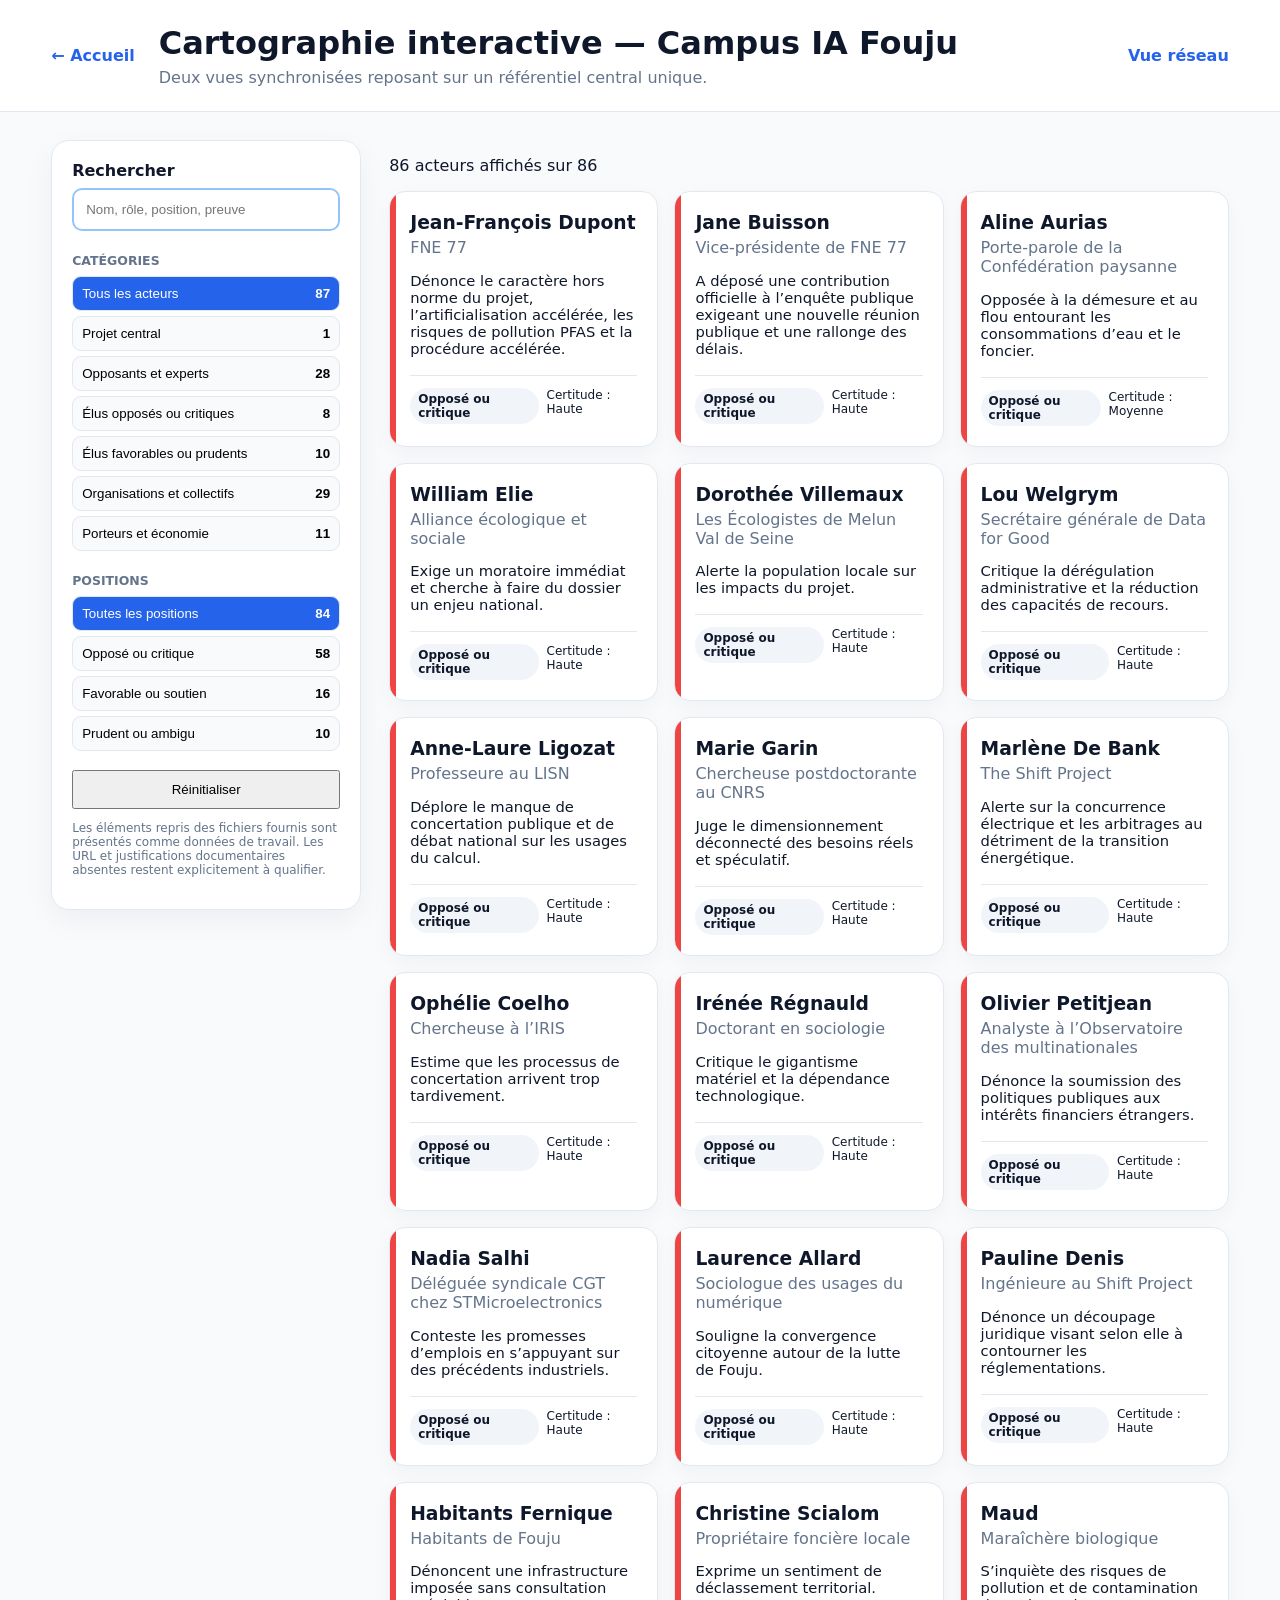
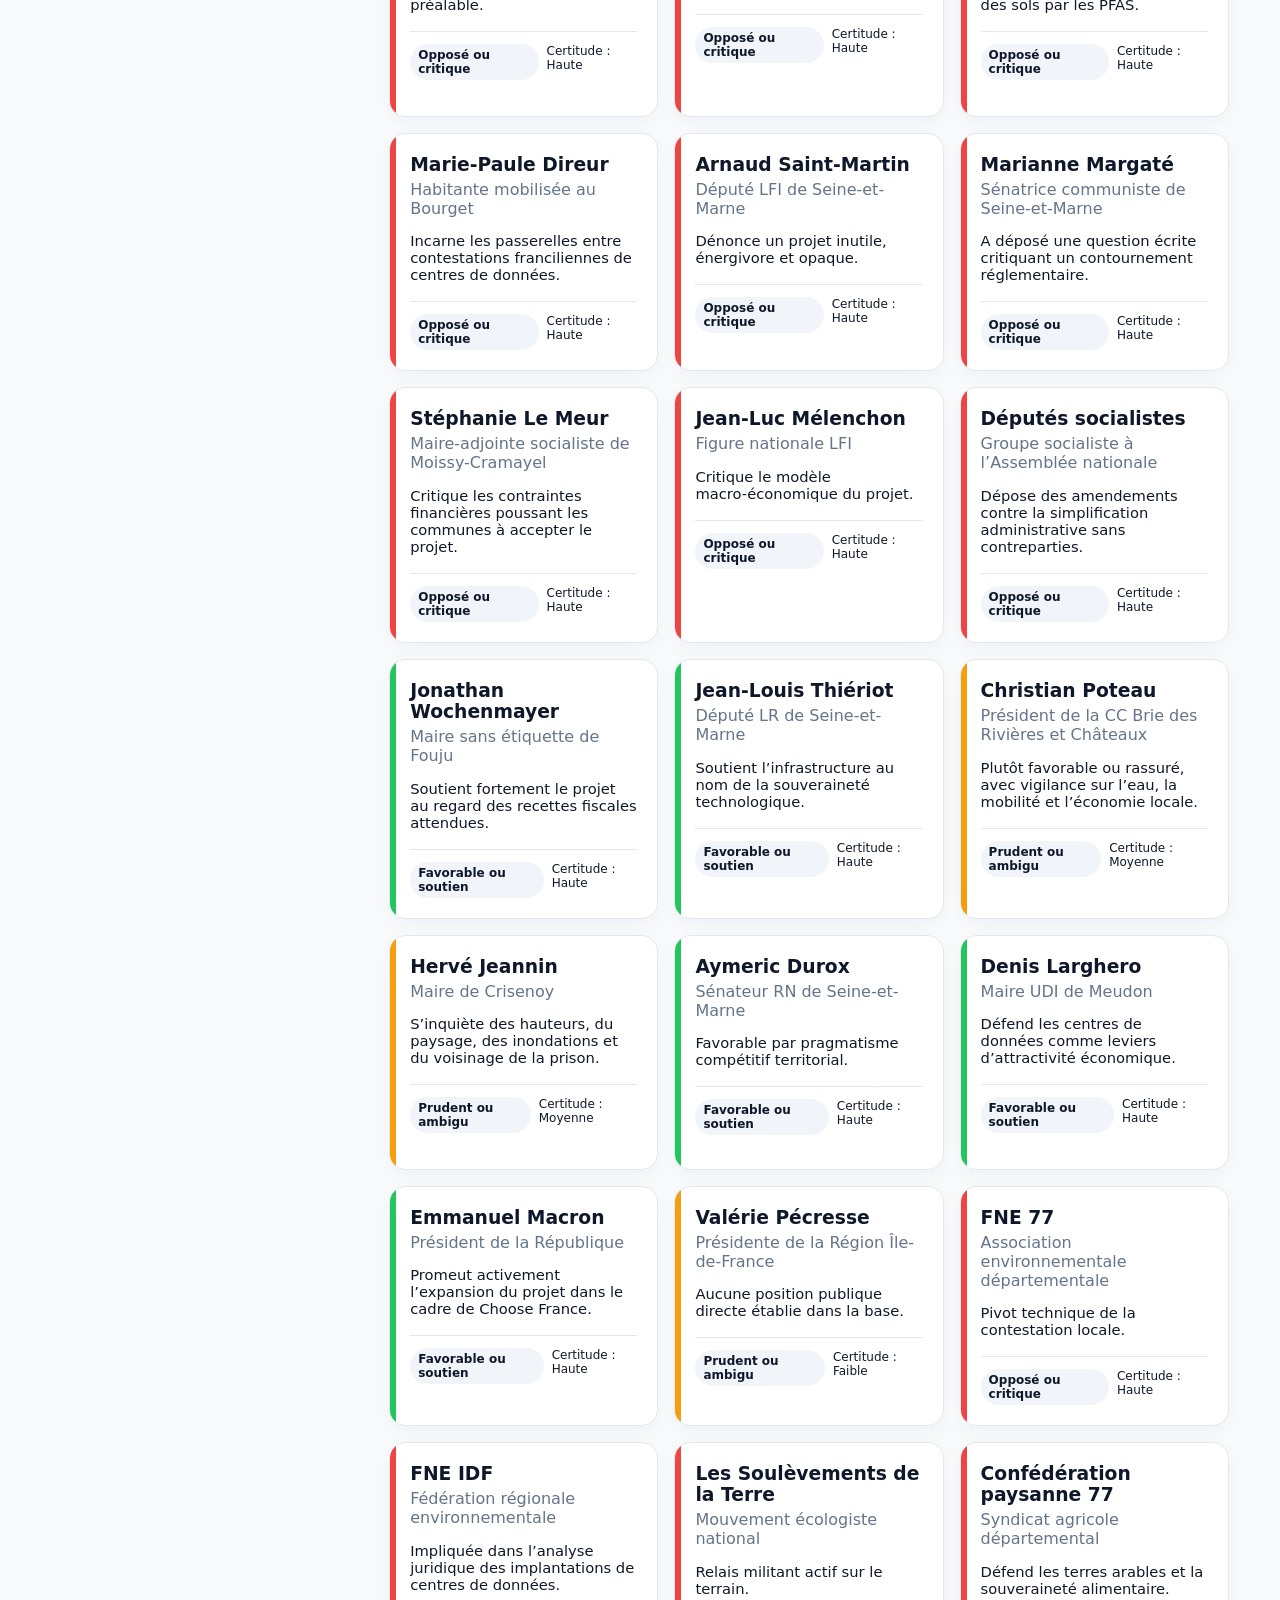
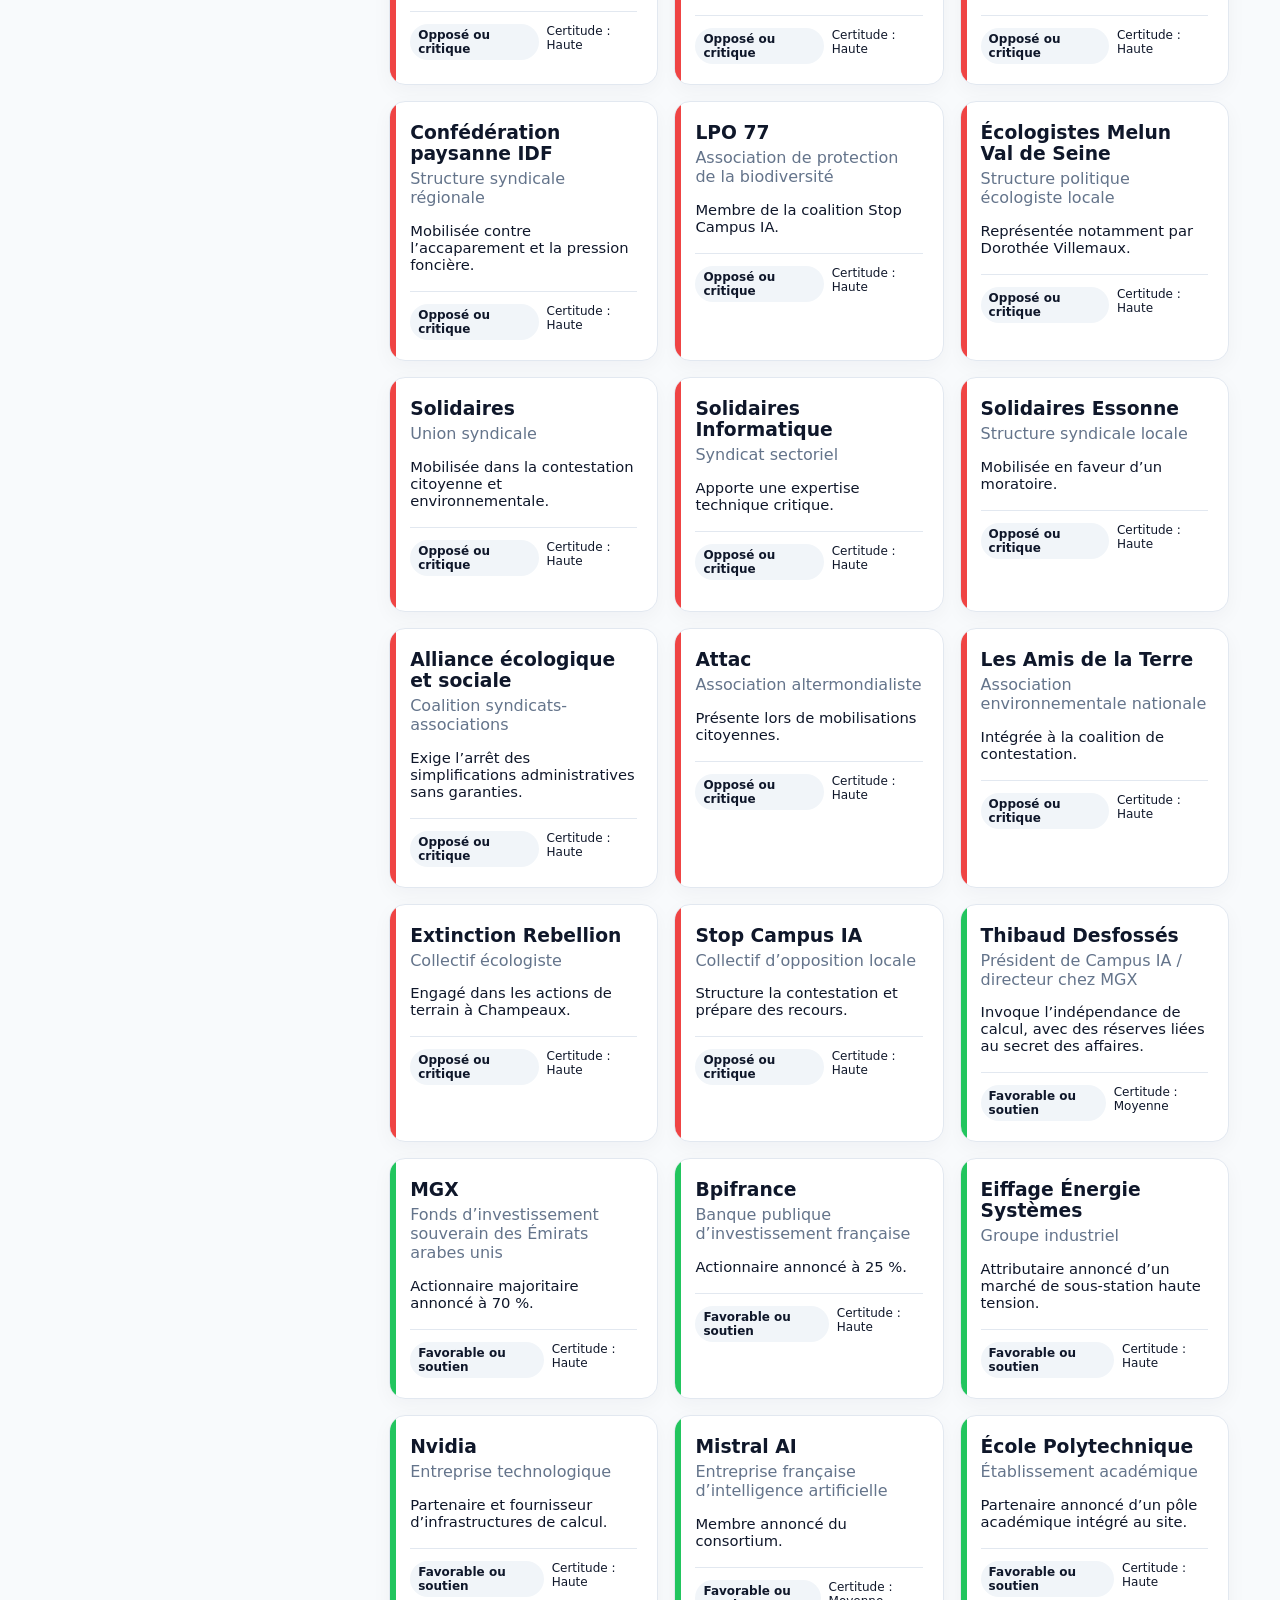
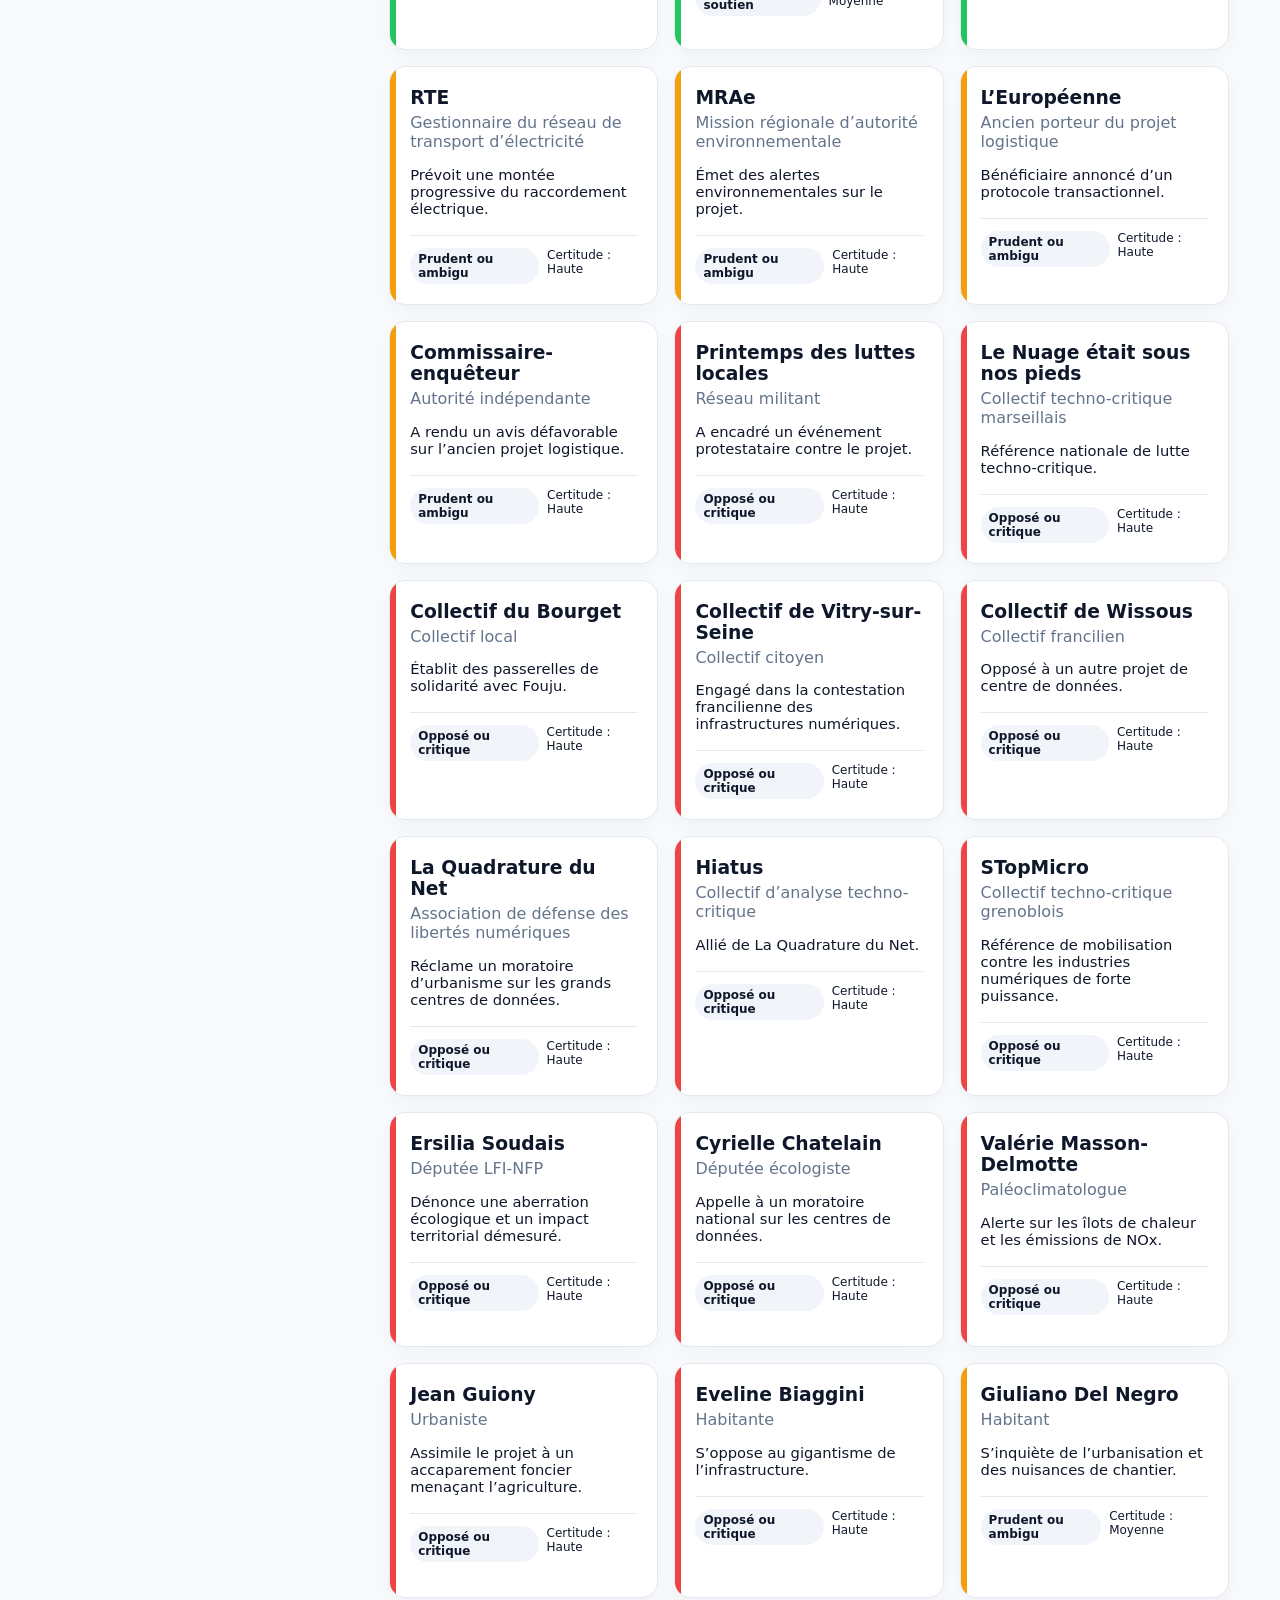
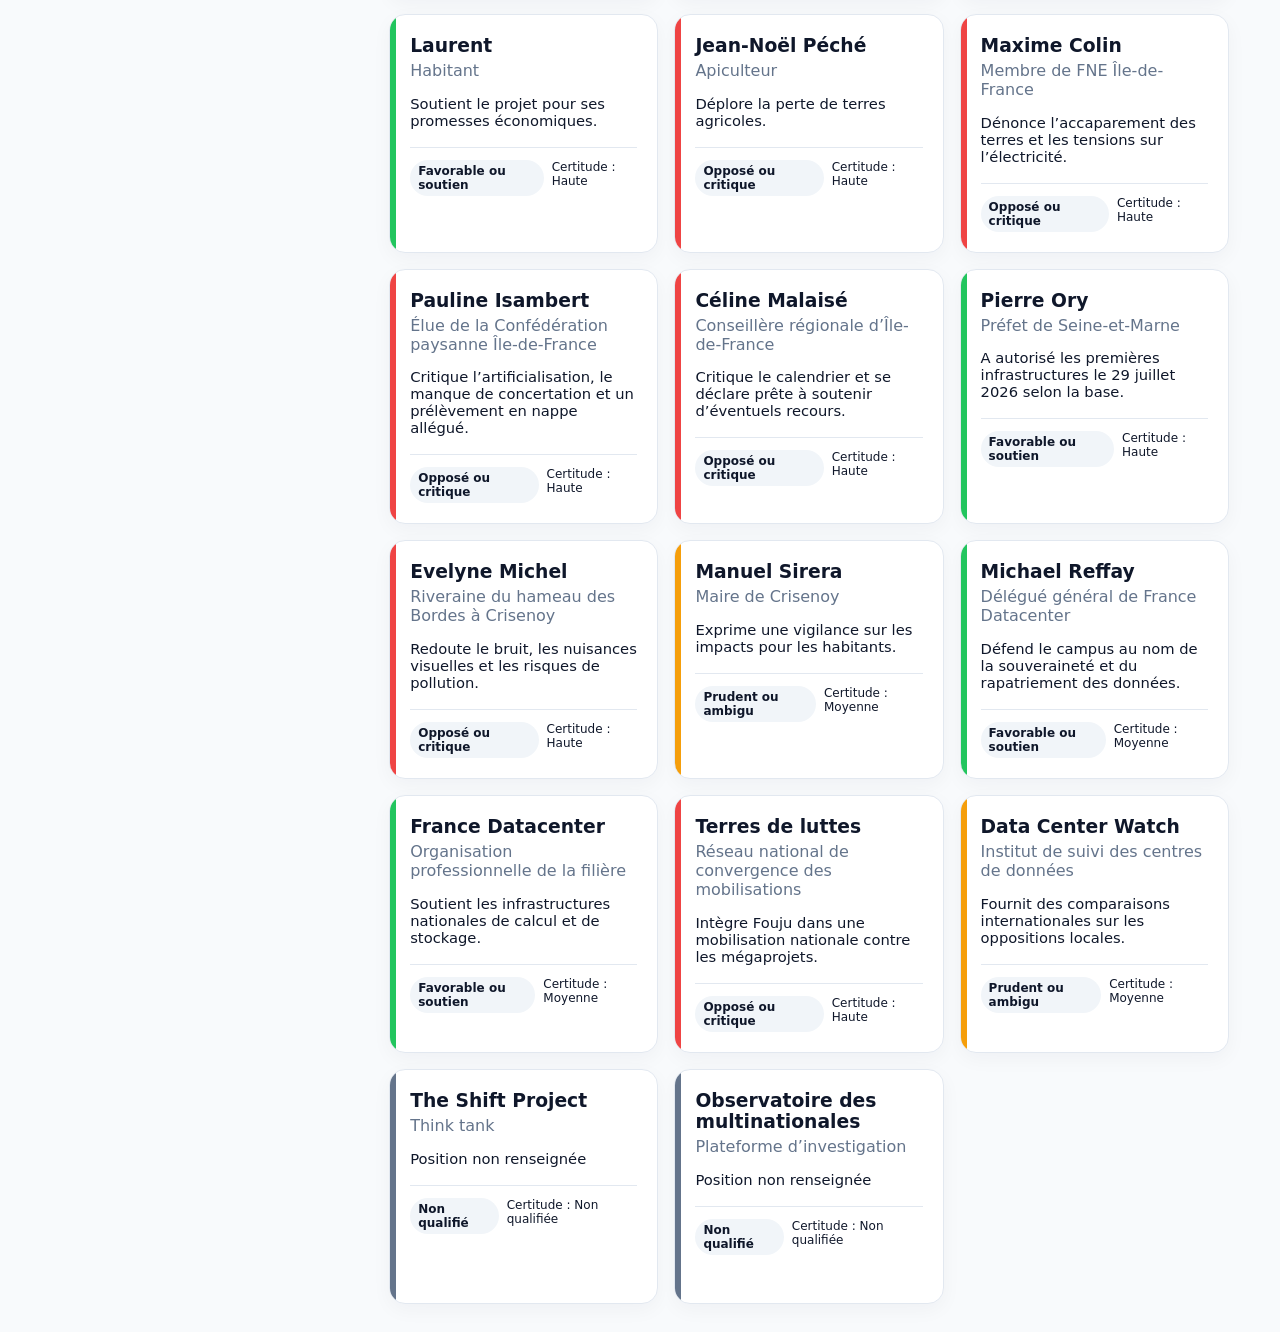
==== apps/cards/index.html @ fa1fa339 "Add files via upload" ====
<!doctype html><html lang="fr"><head><meta charset="utf-8"><meta name="viewport" content="width=device-width,initial-scale=1"><title>Vue en cartes — Fouju</title><link rel="stylesheet" href="../../assets/css/cards.css"></head><body><header><a href="../../">← Accueil</a><div><h1 id="title"></h1><p id="subtitle"></p></div><a class="switch" href="../network/">Vue réseau</a></header><main class="layout"><aside><label>Rechercher<input id="search" type="search" placeholder="Nom, rôle, position, preuve"></label><section><h2>Catégories</h2><div id="categories"></div></section><section><h2>Positions</h2><div id="stances"></div></section><button id="reset">Réinitialiser</button><p class="data-notice" id="notice"></p></aside><section><p id="count"></p><div id="grid" class="grid"></div></section></main><dialog id="dialog"><button class="close" aria-label="Fermer">×</button><div id="detail"></div></dialog><script type="module" src="../../assets/js/cards.js"></script></body></html>
---- assets/css/cards.css ----
:root{--blue:#2563eb;--border:#e2e8f0}*{box-sizing:border-box}body{margin:0;font-family:Inter,system-ui,sans-serif;background:#f8fafc;color:#0f172a}header{display:flex;align-items:center;gap:24px;padding:24px 4vw;background:white;border-bottom:1px solid var(--border)}header div{flex:1}header h1{margin:0 0 6px}header p{margin:0;color:#64748b}.switch,header>a{color:var(--blue);font-weight:700;text-decoration:none}.layout{display:grid;grid-template-columns:310px 1fr;gap:28px;padding:28px 4vw}aside{position:sticky;top:18px;align-self:start;background:white;border:1px solid var(--border);border-radius:18px;padding:20px;box-shadow:0 10px 30px #0f172a0d}label{font-weight:800}input{width:100%;margin-top:8px;padding:12px;border:2px solid #93c5fd;border-radius:10px}aside h2{font-size:.78rem;text-transform:uppercase;color:#64748b;margin:22px 0 8px}.filter{width:100%;display:flex;justify-content:space-between;margin:5px 0;padding:9px;border:1px solid var(--border);background:#f8fafc;border-radius:9px;cursor:pointer}.filter.active{background:var(--blue);color:white}#reset{width:100%;padding:10px;margin-top:14px}.data-notice{font-size:.75rem;color:#64748b}.grid{display:grid;grid-template-columns:repeat(auto-fill,minmax(245px,1fr));gap:16px}.card{position:relative;background:white;border:1px solid var(--border);border-radius:16px;padding:20px;min-height:235px;box-shadow:0 6px 20px #0f172a0a;cursor:pointer;overflow:hidden}.card:before{content:"";position:absolute;inset:0 auto 0 0;width:6px;background:var(--stance)}.card:hover{transform:translateY(-3px)}.card h3{margin:0 0 5px}.role,.muted{color:#64748b}.position{font-size:.92rem}.footer{display:flex;justify-content:space-between;gap:8px;margin-top:18px;padding-top:12px;border-top:1px solid var(--border);font-size:.75rem}.badge{padding:4px 8px;border-radius:999px;background:#f1f5f9;font-weight:800}dialog{width:min(760px,calc(100% - 28px));border:0;border-radius:20px;padding:28px;box-shadow:0 30px 80px #0f172a55}dialog::backdrop{background:#0f172a99}.close{float:right;border:0;background:#e2e8f0;border-radius:50%;width:34px;height:34px}.proof{padding:12px;margin:10px 0;background:#f8fafc;border-left:4px solid var(--blue);border-radius:8px}.relation{padding:12px;border:1px solid var(--border);border-radius:10px;margin:8px 0}.relation button{border:0;background:none;color:var(--blue);font-weight:800;cursor:pointer}@media(max-width:850px){.layout{grid-template-columns:1fr}aside{position:static}header{align-items:flex-start;flex-wrap:wrap}}
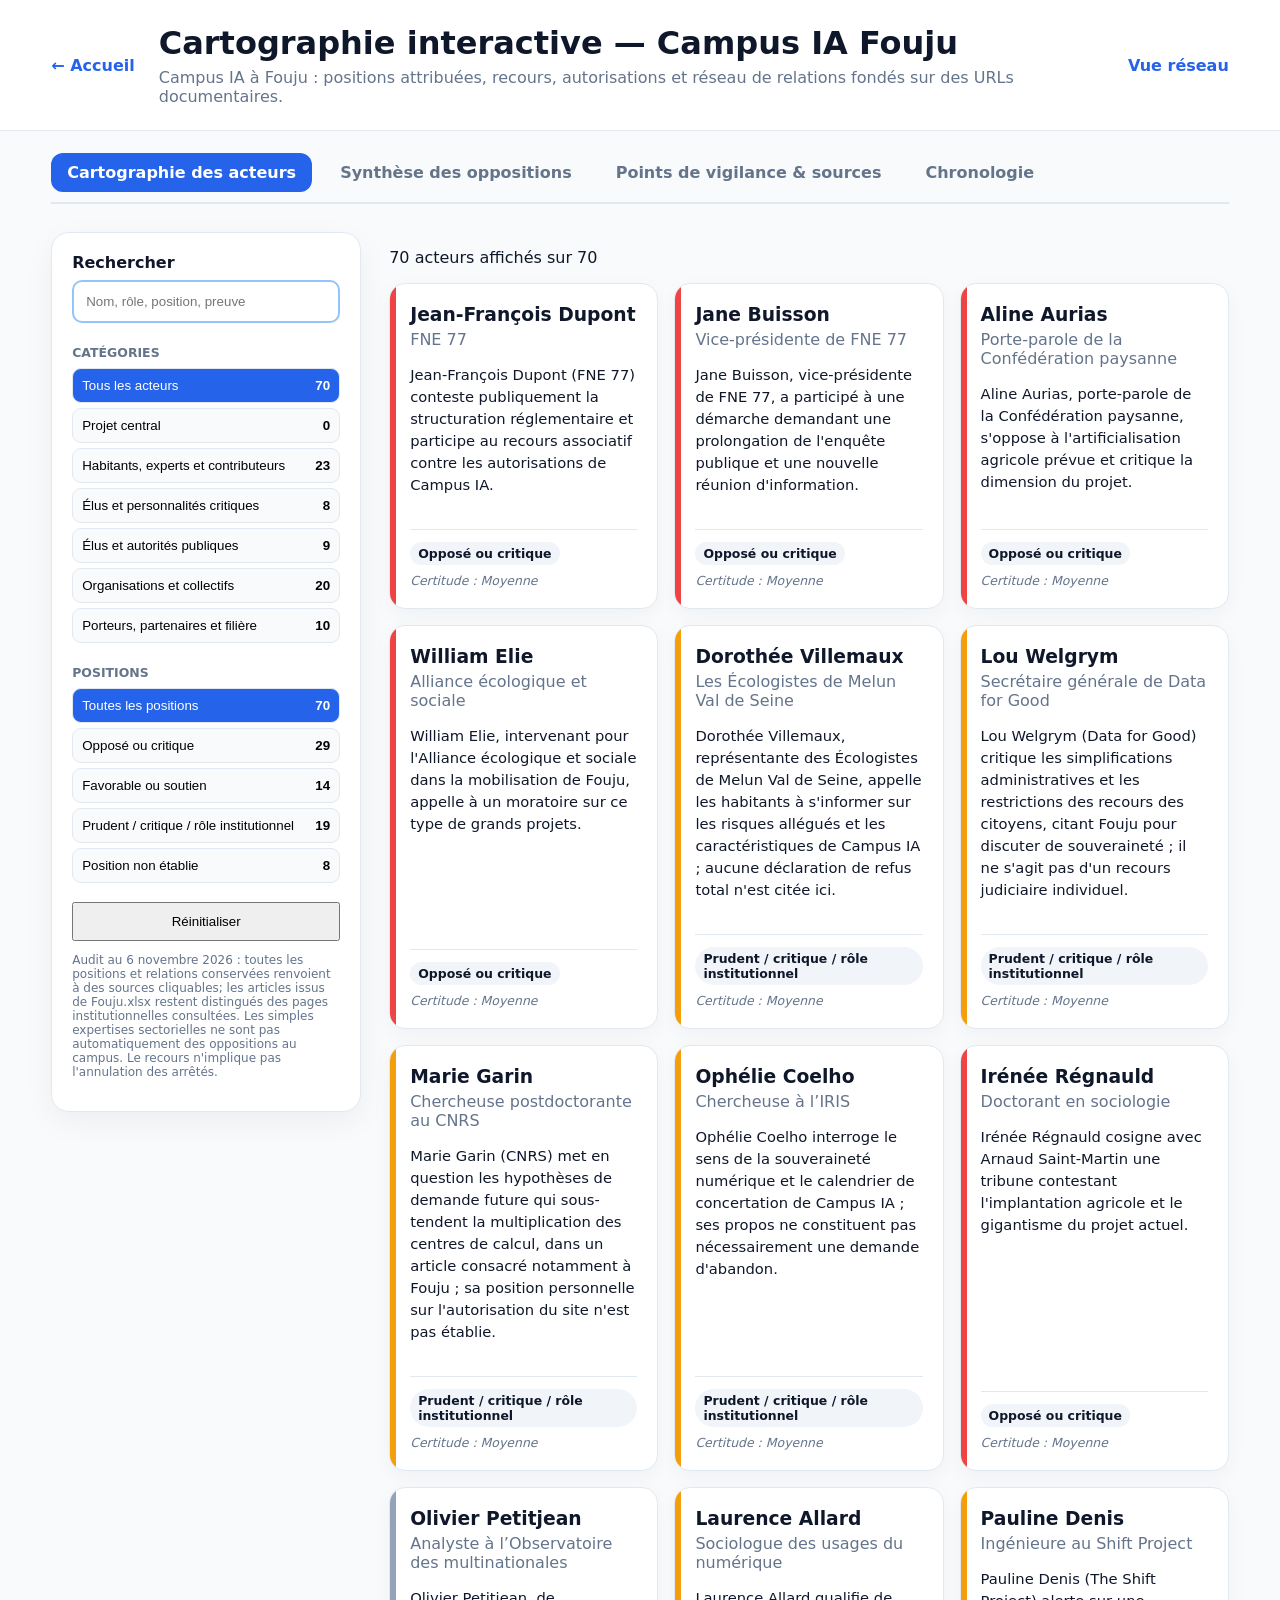
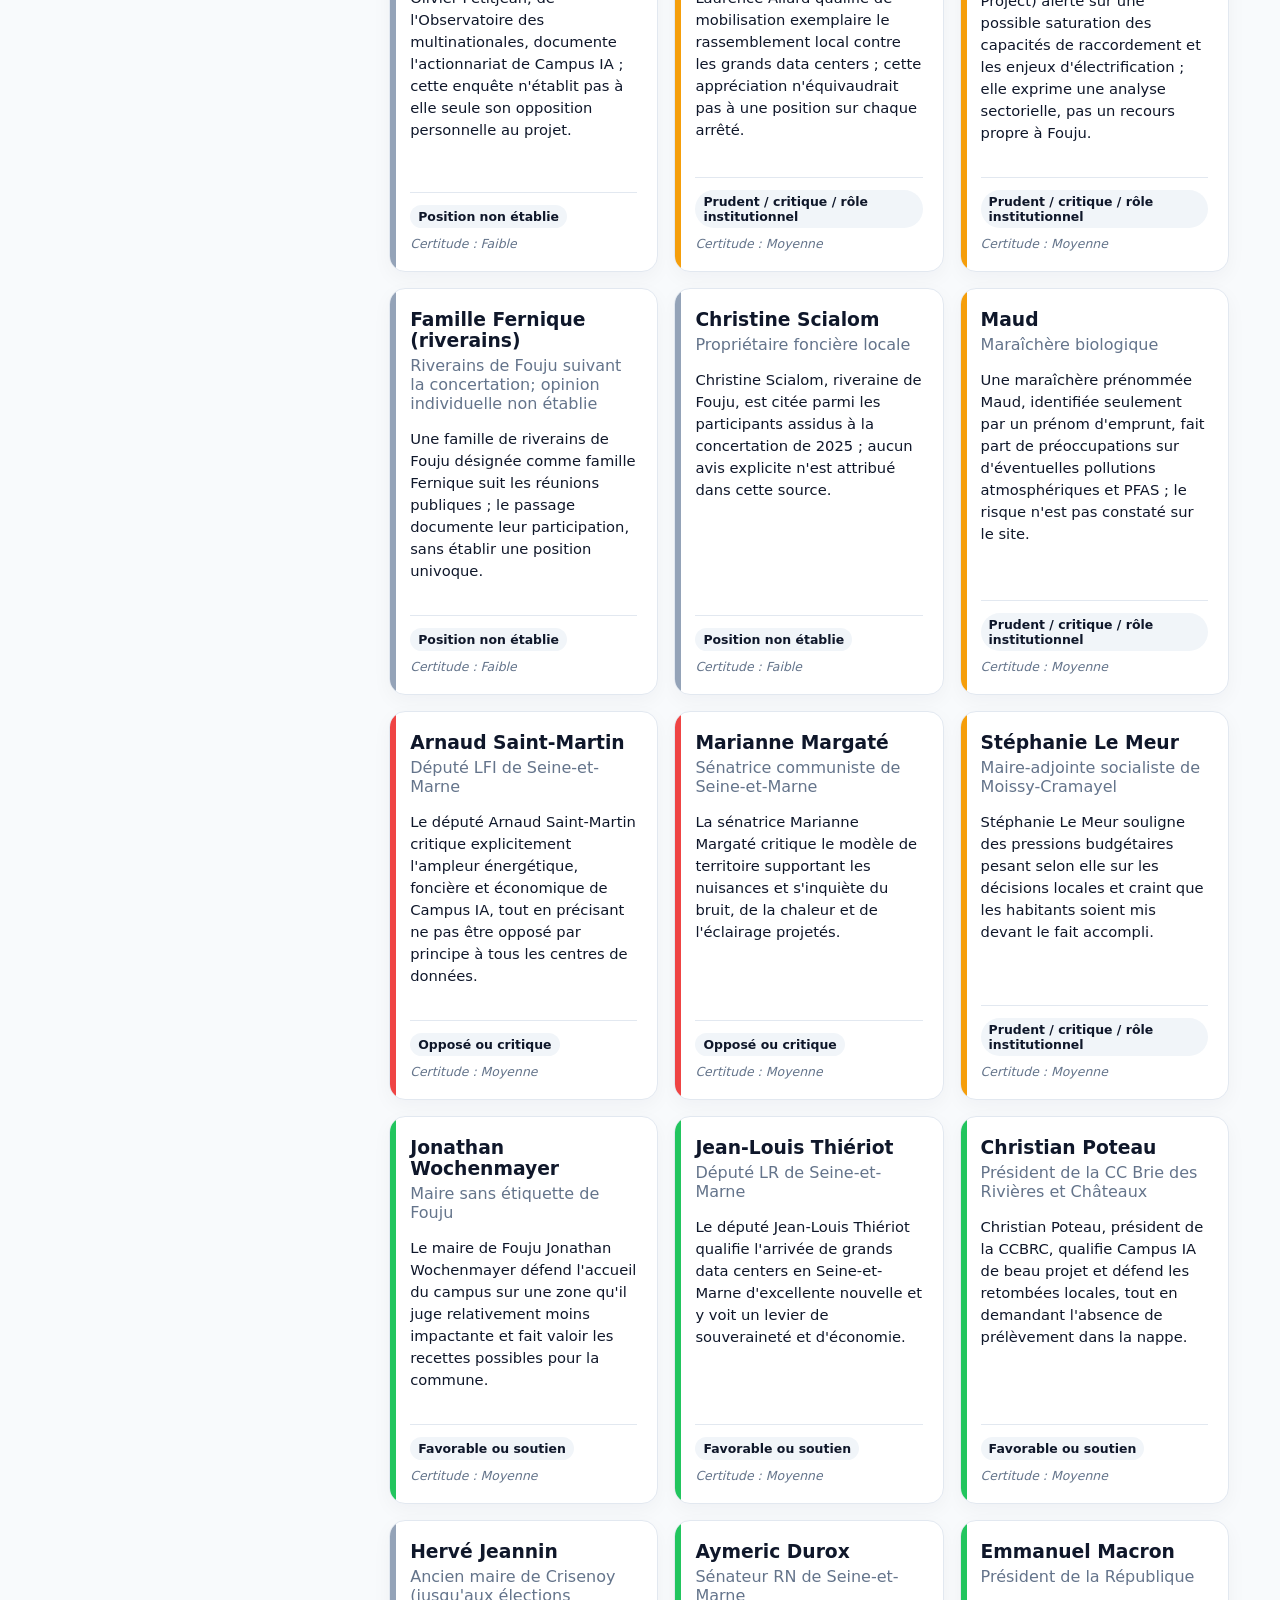
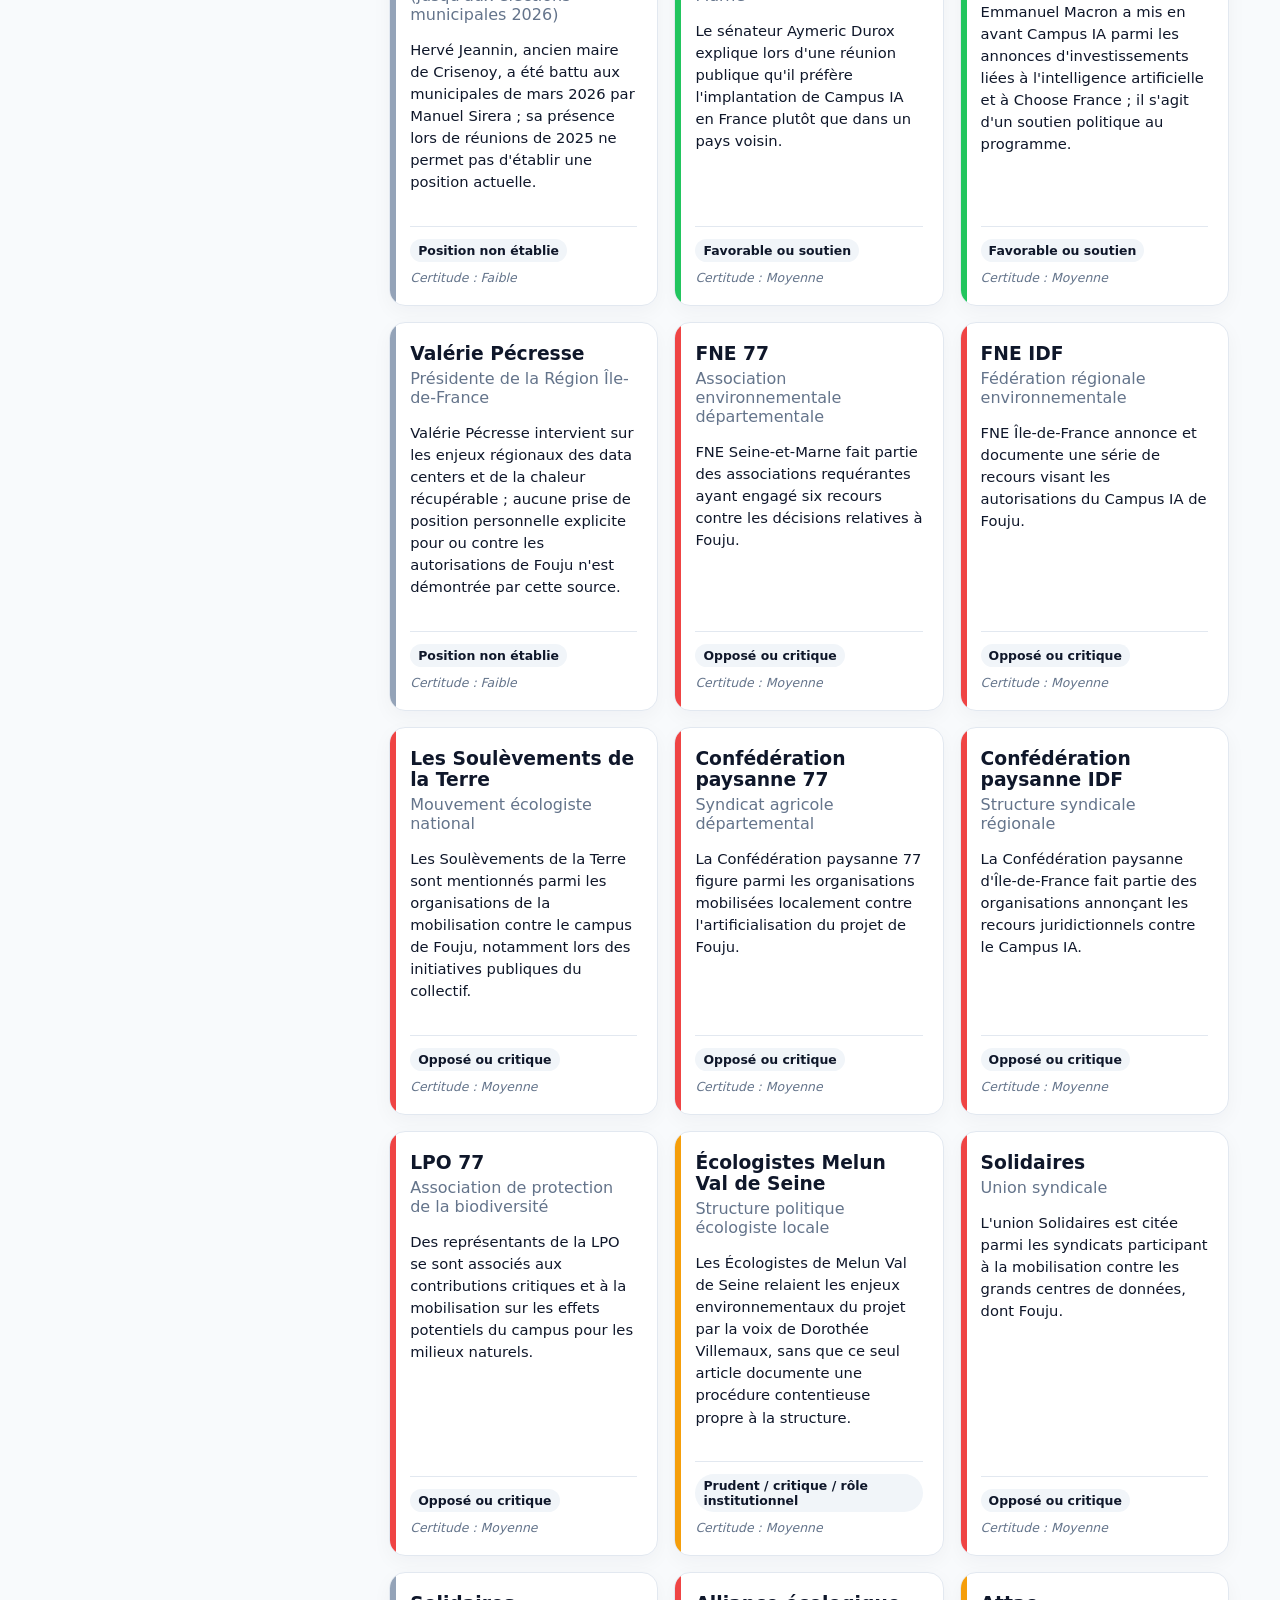
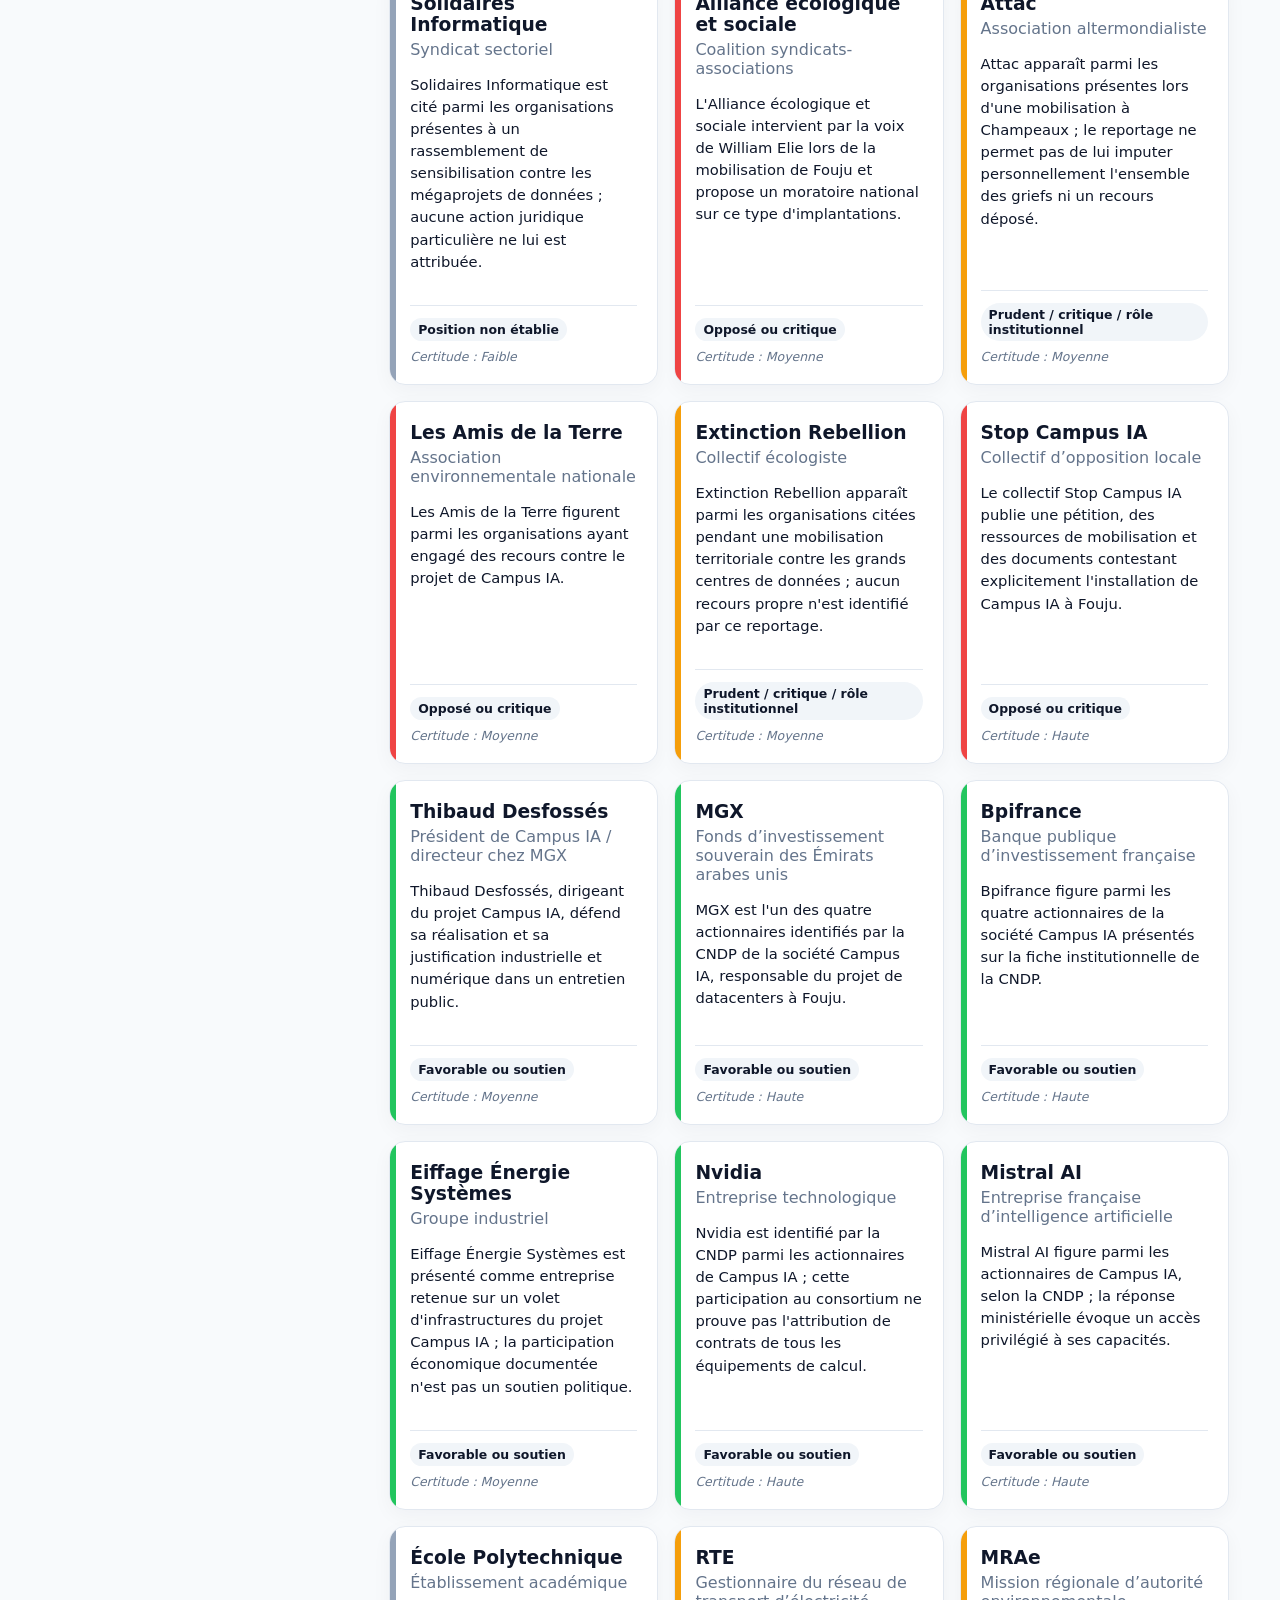
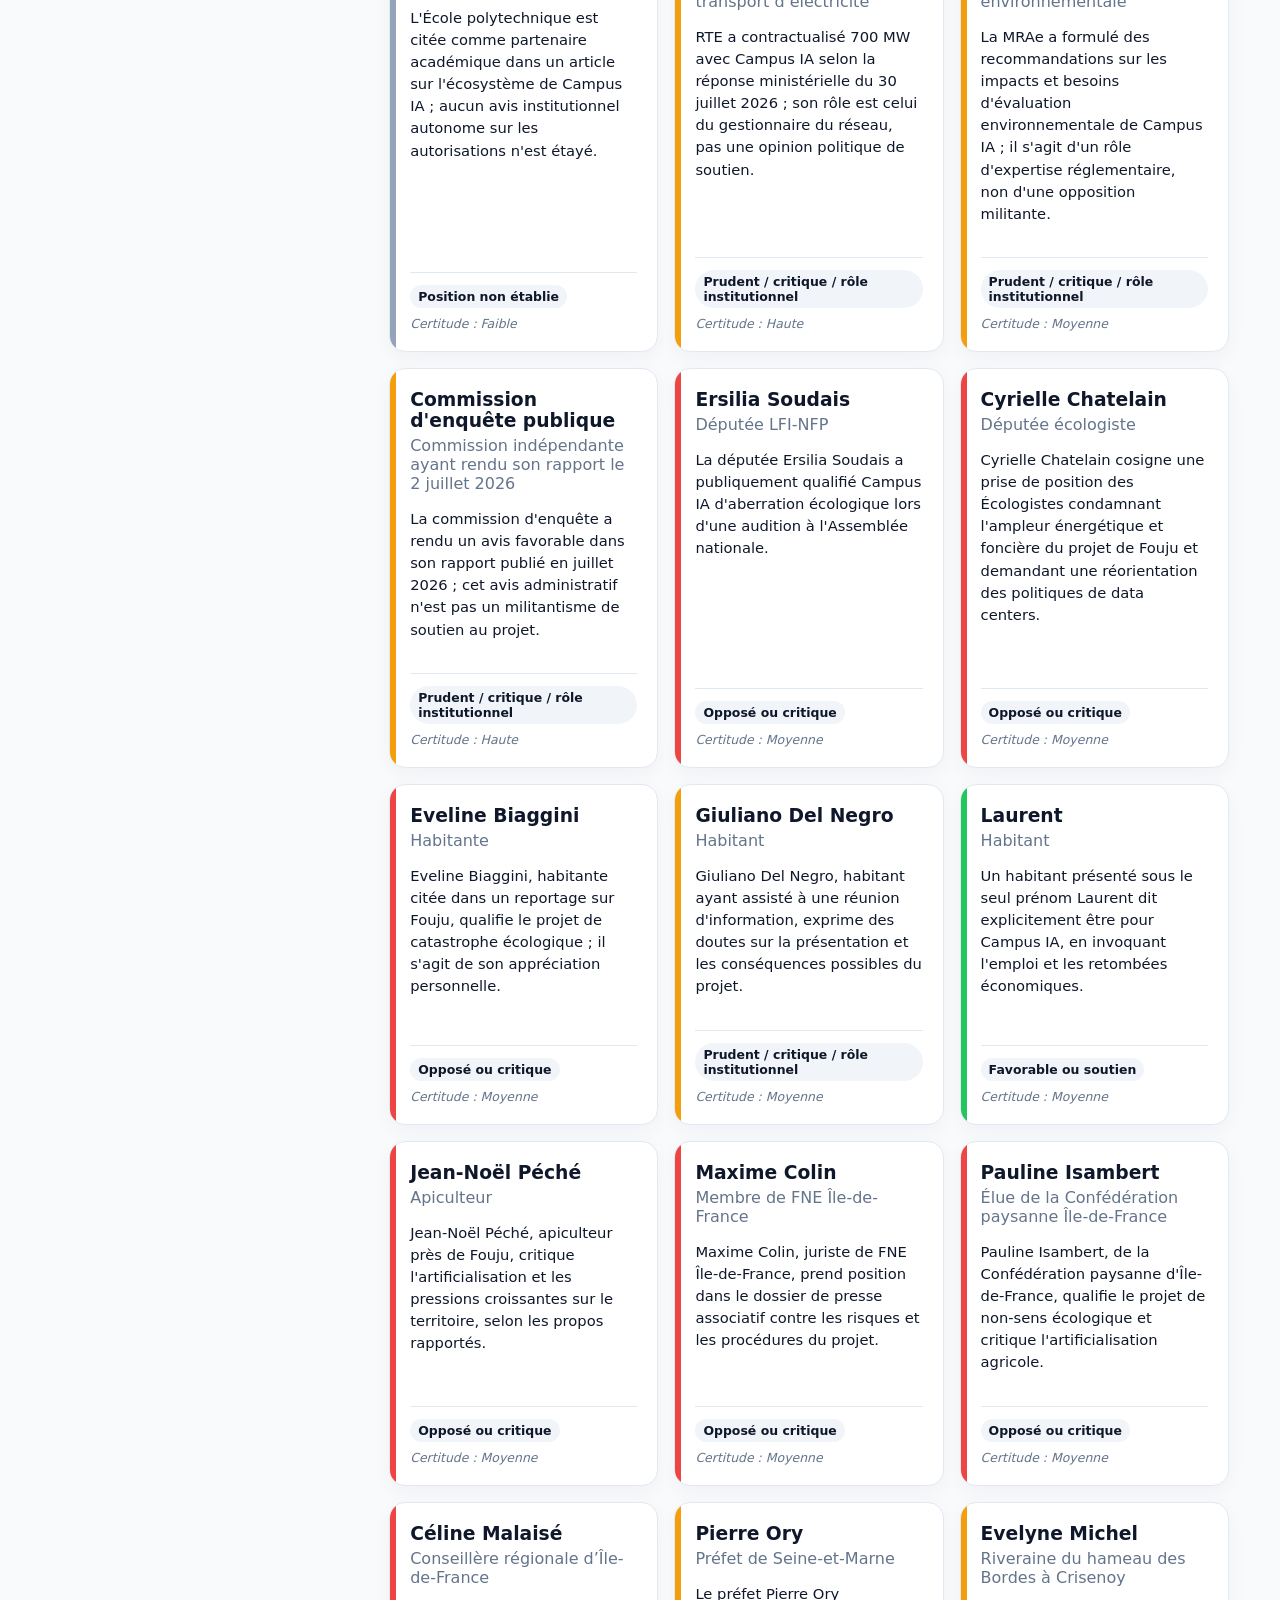
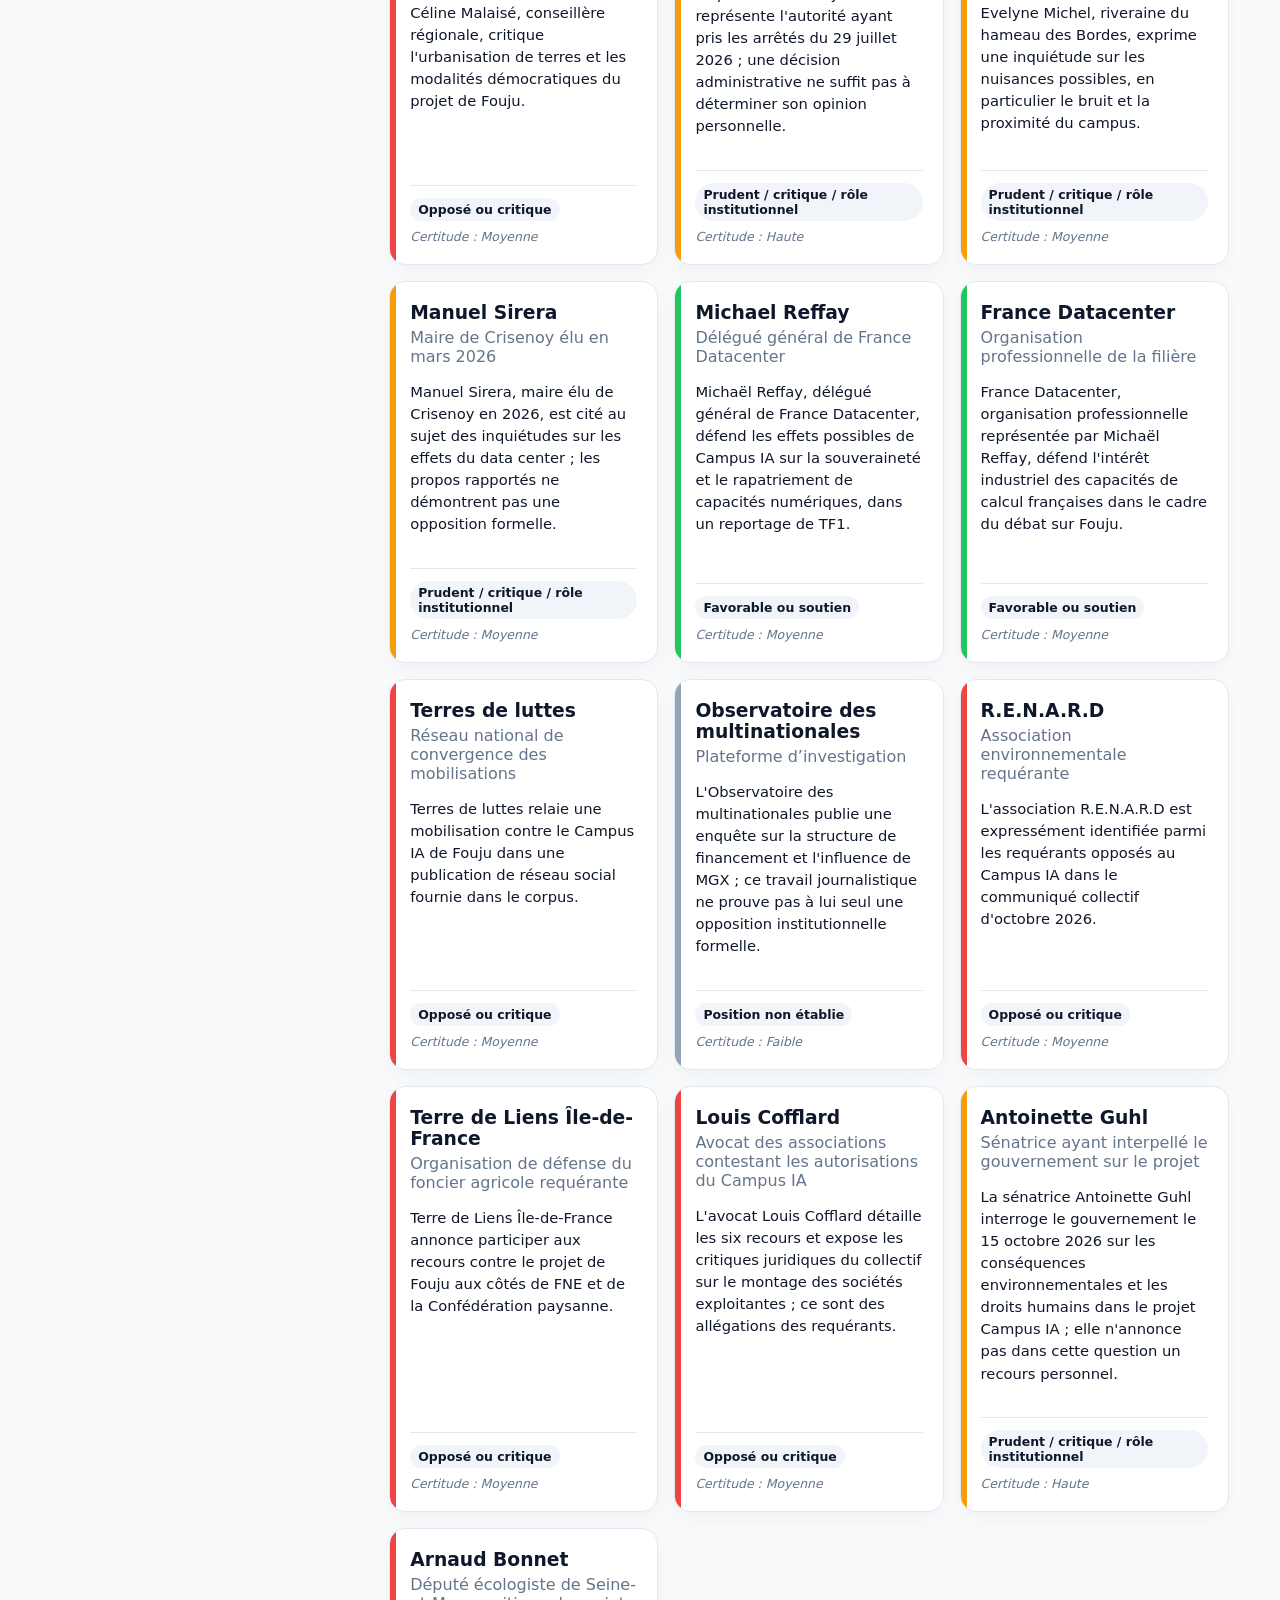
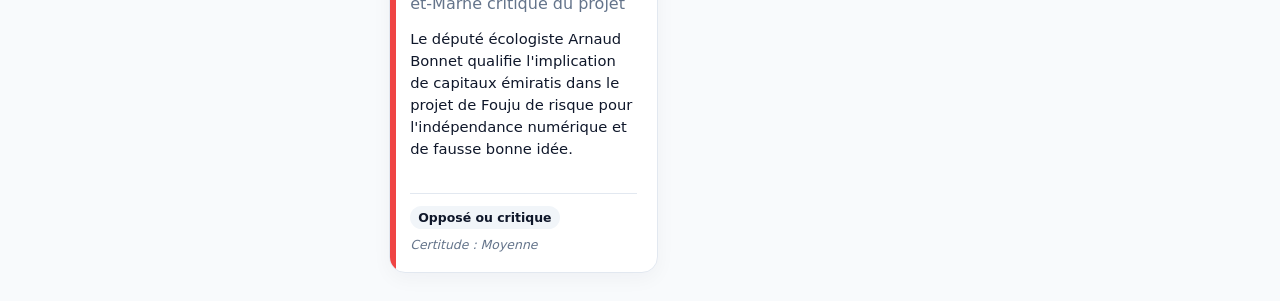
==== commit 24196308: "Fouju : qualification intégrale sources, positions et relations, mise à jour 2026, 3 onglets" ====
--- a/apps/cards/index.html
+++ b/apps/cards/index.html
@@ -1 +1,8 @@
-<!doctype html><html lang="fr"><head><meta charset="utf-8"><meta name="viewport" content="width=device-width,initial-scale=1"><title>Vue en cartes — Fouju</title><link rel="stylesheet" href="../../assets/css/cards.css"></head><body><header><a href="../../">← Accueil</a><div><h1 id="title"></h1><p id="subtitle"></p></div><a class="switch" href="../network/">Vue réseau</a></header><main class="layout"><aside><label>Rechercher<input id="search" type="search" placeholder="Nom, rôle, position, preuve"></label><section><h2>Catégories</h2><div id="categories"></div></section><section><h2>Positions</h2><div id="stances"></div></section><button id="reset">Réinitialiser</button><p class="data-notice" id="notice"></p></aside><section><p id="count"></p><div id="grid" class="grid"></div></section></main><dialog id="dialog"><button class="close" aria-label="Fermer">×</button><div id="detail"></div></dialog><script type="module" src="../../assets/js/cards.js"></script></body></html>+<!doctype html><html lang="fr"><head><meta charset="utf-8"><meta name="viewport" content="width=device-width,initial-scale=1"><title>Vue en cartes — Fouju</title><link rel="stylesheet" href="../../assets/css/cards.css"></head><body>
+<header><a href="../../">← Accueil</a><div><h1 id="title"></h1><p id="subtitle"></p></div><a class="switch" href="../network/">Vue réseau</a></header>
+<nav class="tabs" aria-label="Navigation de la cartographie"><button class="tab active" data-tab="carto" aria-selected="true">Cartographie des acteurs</button><button class="tab" data-tab="griefs" aria-selected="false">Synthèse des oppositions</button><button class="tab" data-tab="watch" aria-selected="false">Points de vigilance &amp; sources</button><button class="tab" data-tab="timeline" aria-selected="false">Chronologie</button></nav>
+<section class="tab-pane active" id="tab-carto"><main class="layout"><aside><label>Rechercher<input id="search" type="search" placeholder="Nom, rôle, position, preuve"></label><section><h2>Catégories</h2><div id="categories"></div></section><section><h2>Positions</h2><div id="stances"></div></section><button id="reset">Réinitialiser</button><p class="data-notice" id="notice"></p></aside><section><p id="count"></p><div id="grid" class="grid"></div></section></main></section>
+<section class="tab-pane" id="tab-griefs"><main class="summary-wrap"><div id="griefGrid" class="griefGrid"></div></main></section>
+<section class="tab-pane" id="tab-watch"><main class="summary-wrap"><article class="listCard"><h2>🔍 Points de vigilance majeurs</h2><ul id="vigilance"></ul></article><article class="listCard"><h2>📰 Médias et sources répertoriés</h2><ul id="sources"></ul></article></main></section>
+<section class="tab-pane" id="tab-timeline"><main class="summary-wrap"><div class="griefGrid" id="timelineGrid"></div><article class="listCard"><h2>Repères techniques et état d'avancement</h2><div id="factGrid" class="griefGrid"></div></article></main></section>
+<dialog id="dialog"><button class="close" aria-label="Fermer">×</button><div id="detail"></div></dialog><script type="module" src="../../assets/js/cards.js"></script></body></html>
--- a/assets/css/cards.css
+++ b/assets/css/cards.css
@@ -1 +1,10 @@
-:root{--blue:#2563eb;--border:#e2e8f0}*{box-sizing:border-box}body{margin:0;font-family:Inter,system-ui,sans-serif;background:#f8fafc;color:#0f172a}header{display:flex;align-items:center;gap:24px;padding:24px 4vw;background:white;border-bottom:1px solid var(--border)}header div{flex:1}header h1{margin:0 0 6px}header p{margin:0;color:#64748b}.switch,header>a{color:var(--blue);font-weight:700;text-decoration:none}.layout{display:grid;grid-template-columns:310px 1fr;gap:28px;padding:28px 4vw}aside{position:sticky;top:18px;align-self:start;background:white;border:1px solid var(--border);border-radius:18px;padding:20px;box-shadow:0 10px 30px #0f172a0d}label{font-weight:800}input{width:100%;margin-top:8px;padding:12px;border:2px solid #93c5fd;border-radius:10px}aside h2{font-size:.78rem;text-transform:uppercase;color:#64748b;margin:22px 0 8px}.filter{width:100%;display:flex;justify-content:space-between;margin:5px 0;padding:9px;border:1px solid var(--border);background:#f8fafc;border-radius:9px;cursor:pointer}.filter.active{background:var(--blue);color:white}#reset{width:100%;padding:10px;margin-top:14px}.data-notice{font-size:.75rem;color:#64748b}.grid{display:grid;grid-template-columns:repeat(auto-fill,minmax(245px,1fr));gap:16px}.card{position:relative;background:white;border:1px solid var(--border);border-radius:16px;padding:20px;min-height:235px;box-shadow:0 6px 20px #0f172a0a;cursor:pointer;overflow:hidden}.card:before{content:"";position:absolute;inset:0 auto 0 0;width:6px;background:var(--stance)}.card:hover{transform:translateY(-3px)}.card h3{margin:0 0 5px}.role,.muted{color:#64748b}.position{font-size:.92rem}.footer{display:flex;justify-content:space-between;gap:8px;margin-top:18px;padding-top:12px;border-top:1px solid var(--border);font-size:.75rem}.badge{padding:4px 8px;border-radius:999px;background:#f1f5f9;font-weight:800}dialog{width:min(760px,calc(100% - 28px));border:0;border-radius:20px;padding:28px;box-shadow:0 30px 80px #0f172a55}dialog::backdrop{background:#0f172a99}.close{float:right;border:0;background:#e2e8f0;border-radius:50%;width:34px;height:34px}.proof{padding:12px;margin:10px 0;background:#f8fafc;border-left:4px solid var(--blue);border-radius:8px}.relation{padding:12px;border:1px solid var(--border);border-radius:10px;margin:8px 0}.relation button{border:0;background:none;color:var(--blue);font-weight:800;cursor:pointer}@media(max-width:850px){.layout{grid-template-columns:1fr}aside{position:static}header{align-items:flex-start;flex-wrap:wrap}}+:root{--blue:#2563eb;--border:#e2e8f0}*{box-sizing:border-box}body{margin:0;font-family:Inter,system-ui,sans-serif;background:#f8fafc;color:#0f172a}header{display:flex;align-items:center;gap:24px;padding:24px 4vw;background:white;border-bottom:1px solid var(--border)}header div{flex:1}header h1{margin:0 0 6px}header p{margin:0;color:#64748b}.switch,header>a{color:var(--blue);font-weight:700;text-decoration:none}.layout{display:grid;grid-template-columns:310px 1fr;gap:28px;padding:28px 4vw}aside{position:sticky;top:18px;align-self:start;background:white;border:1px solid var(--border);border-radius:18px;padding:20px;box-shadow:0 10px 30px #0f172a0d}label{font-weight:800}input{width:100%;margin-top:8px;padding:12px;border:2px solid #93c5fd;border-radius:10px}aside h2{font-size:.78rem;text-transform:uppercase;color:#64748b;margin:22px 0 8px}.filter{width:100%;display:flex;justify-content:space-between;margin:5px 0;padding:9px;border:1px solid var(--border);background:#f8fafc;border-radius:9px;cursor:pointer}.filter.active{background:var(--blue);color:white}#reset{width:100%;padding:10px;margin-top:14px}.data-notice{font-size:.75rem;color:#64748b}.grid{display:grid;grid-template-columns:repeat(auto-fill,minmax(245px,1fr));gap:16px}.card{position:relative;display:flex;flex-direction:column;background:white;border:1px solid var(--border);border-radius:16px;padding:20px;min-height:260px;box-shadow:0 6px 20px #0f172a0a;cursor:pointer;overflow:hidden;transition:transform .2s,box-shadow .2s}.card:before{content:"";position:absolute;inset:0 auto 0 0;width:6px;background:var(--stance)}.card:hover{transform:translateY(-3px);box-shadow:0 12px 30px #0f172a14}.card h3{margin:0 0 5px}.role,.muted{color:#64748b}.position{font-size:.92rem;line-height:1.5;flex:1}.footer{display:flex;flex-direction:column;align-items:flex-start;gap:8px;margin-top:18px;padding-top:12px;border-top:1px solid var(--border);font-size:.78rem}.badge{display:inline-flex;padding:4px 8px;border-radius:999px;background:#f1f5f9;font-weight:800}.footer span:last-child{display:block;color:#64748b;font-style:italic}dialog{width:min(760px,calc(100% - 28px));border:0;border-radius:20px;padding:28px;box-shadow:0 30px 80px #0f172a55}dialog::backdrop{background:#0f172a99}.close{float:right;border:0;background:#e2e8f0;border-radius:50%;width:34px;height:34px}.proof{padding:12px;margin:10px 0;background:#f8fafc;border-left:4px solid var(--blue);border-radius:8px}.relation{padding:12px;border:1px solid var(--border);border-radius:10px;margin:8px 0}.relation button{border:0;background:none;color:var(--blue);font-weight:800;cursor:pointer}@media(max-width:850px){.layout{grid-template-columns:1fr}aside{position:static}header{align-items:flex-start;flex-wrap:wrap}}
+/* Extension strictement limitée aux deux onglets de synthèse. */
+.tabs{display:flex;gap:12px;flex-wrap:wrap;margin:22px 4vw 0;padding-bottom:10px;border-bottom:2px solid var(--border)}
+.tab{font:inherit;font-weight:650;border:0;border-radius:12px;background:transparent;color:#64748b;padding:10px 16px;cursor:pointer}
+.tab:hover{background:#e2e8f0;color:#0f172a}.tab.active{background:#2563eb;color:white}.tab-pane{display:none}.tab-pane.active{display:block}
+.summary-wrap{padding:28px 4vw;max-width:1560px;margin:auto}.griefGrid{display:grid;grid-template-columns:repeat(auto-fill,minmax(365px,1fr));gap:20px}
+.griefCard,.listCard{border:1px solid var(--border);border-radius:16px;padding:24px;background:white;box-shadow:0 6px 20px #0f172a0a;line-height:1.55}.griefCard h2,.listCard h2{font-size:1.15rem;margin:0 0 12px}.griefCard p{margin:0}.listCard{margin-bottom:20px}.listCard li{margin-bottom:12px}
+@media(max-width:700px){.griefGrid{grid-template-columns:1fr}.tabs{gap:6px}.tab{flex:1 1 100%;text-align:left}}
+/* Adaptations légères aux preuves documentaires et à la chronologie, sans changement de charte. */
+.proof a,.griefCard a,.listCard a{color:var(--blue);text-decoration:underline;text-underline-offset:2px}.proof p{line-height:1.55;margin:8px 0}.proof-kind{font-size:.72rem;font-weight:800;color:#64748b}.proof-foot{display:flex;justify-content:space-between;gap:8px;flex-wrap:wrap;font-size:.8rem}.proof small{display:block;font-size:.75rem;color:#64748b;margin-top:6px}.source-citations{font-size:.77rem;margin-top:13px;padding-top:8px;border-top:1px solid var(--border)}#factGrid{margin-top:13px}#tab-timeline .listCard{margin-top:22px}.chrono-date{font-size:.78rem;font-weight:800;color:#2563eb;letter-spacing:.04em}.chrono-forecast .chrono-date{color:#b45309}
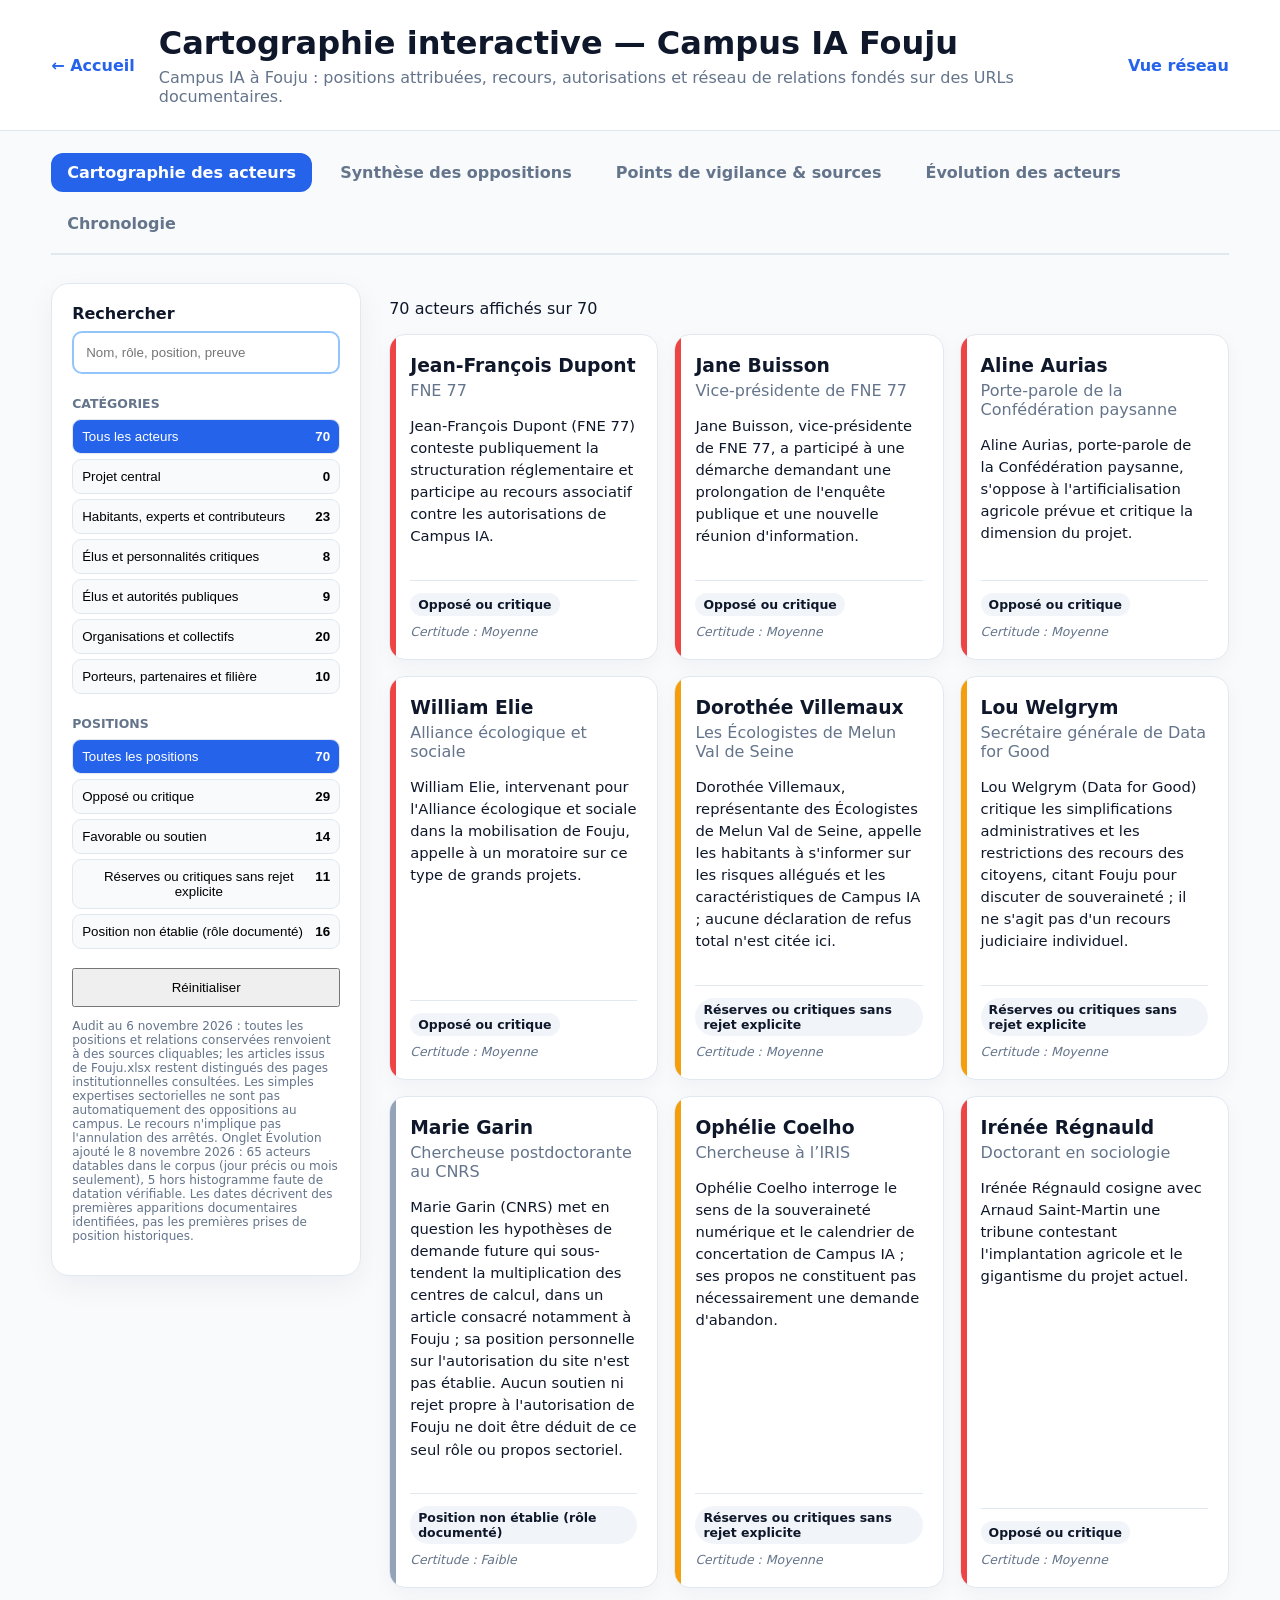
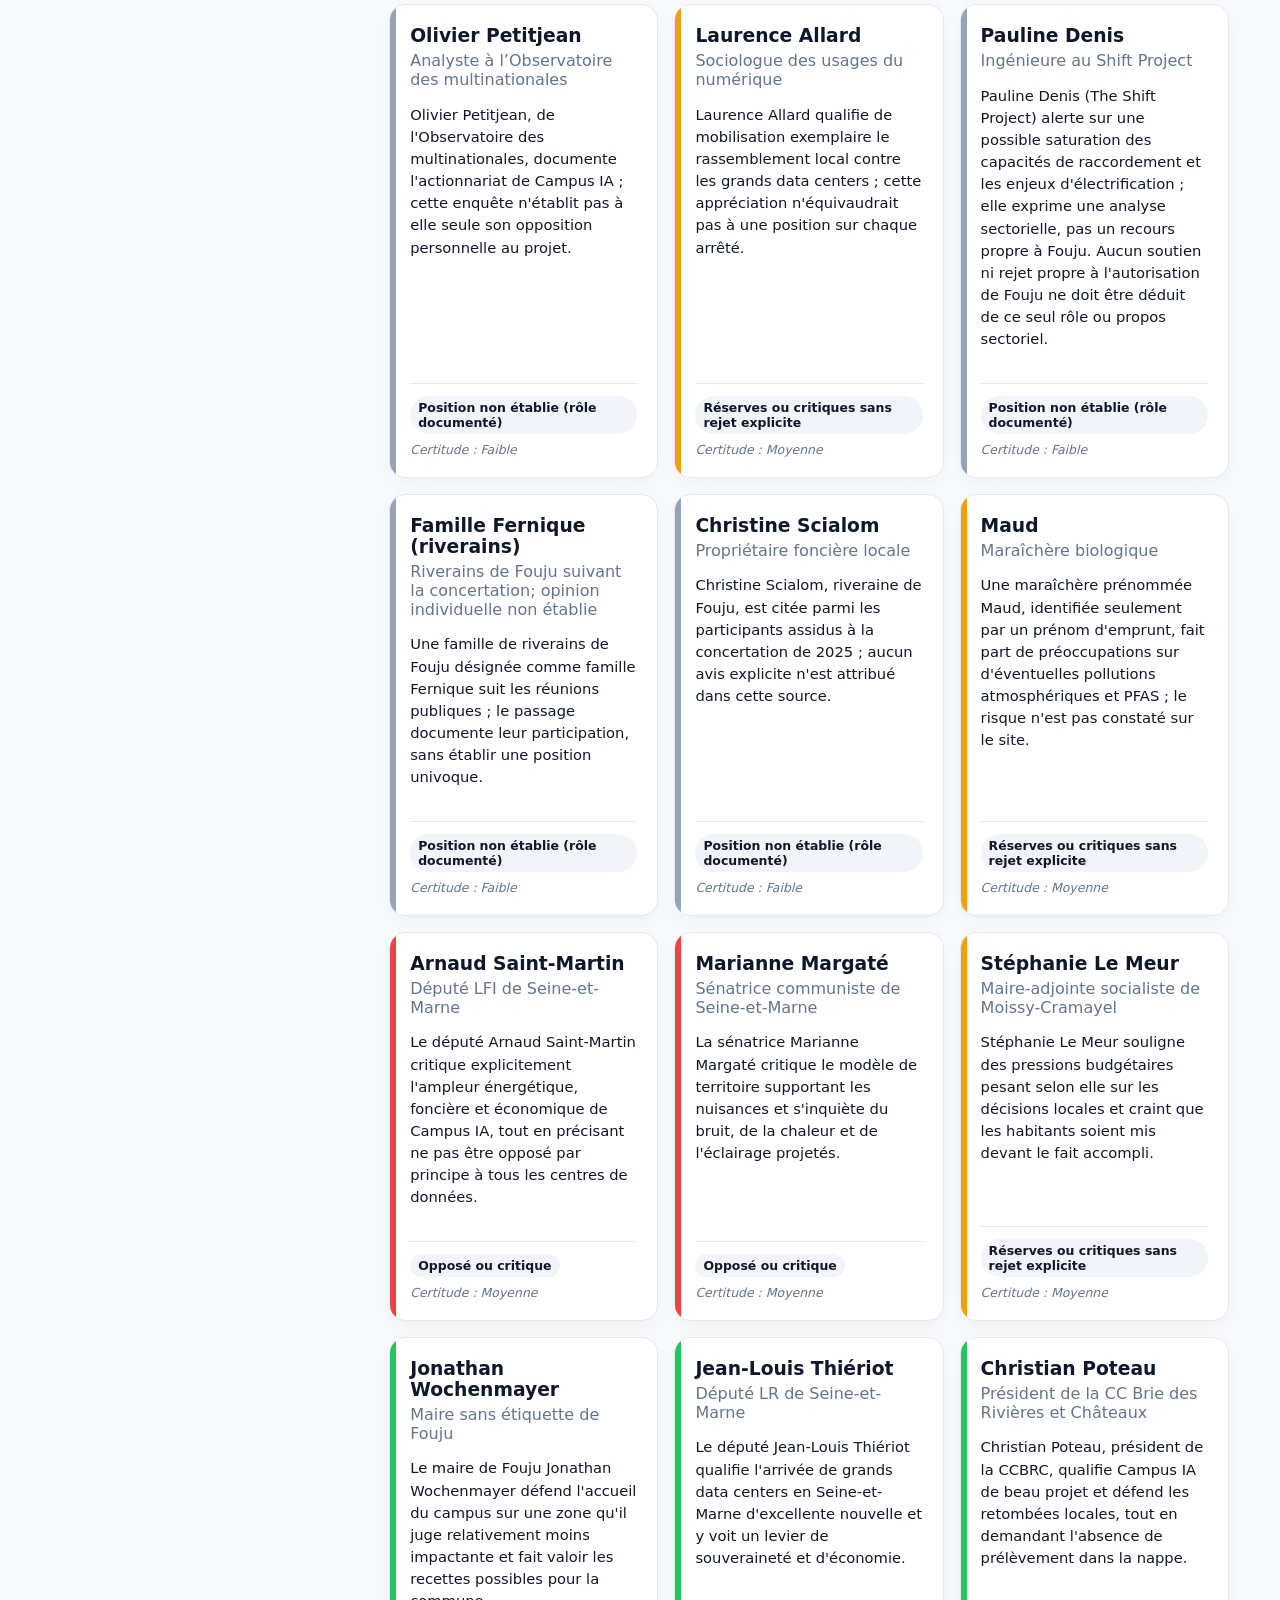
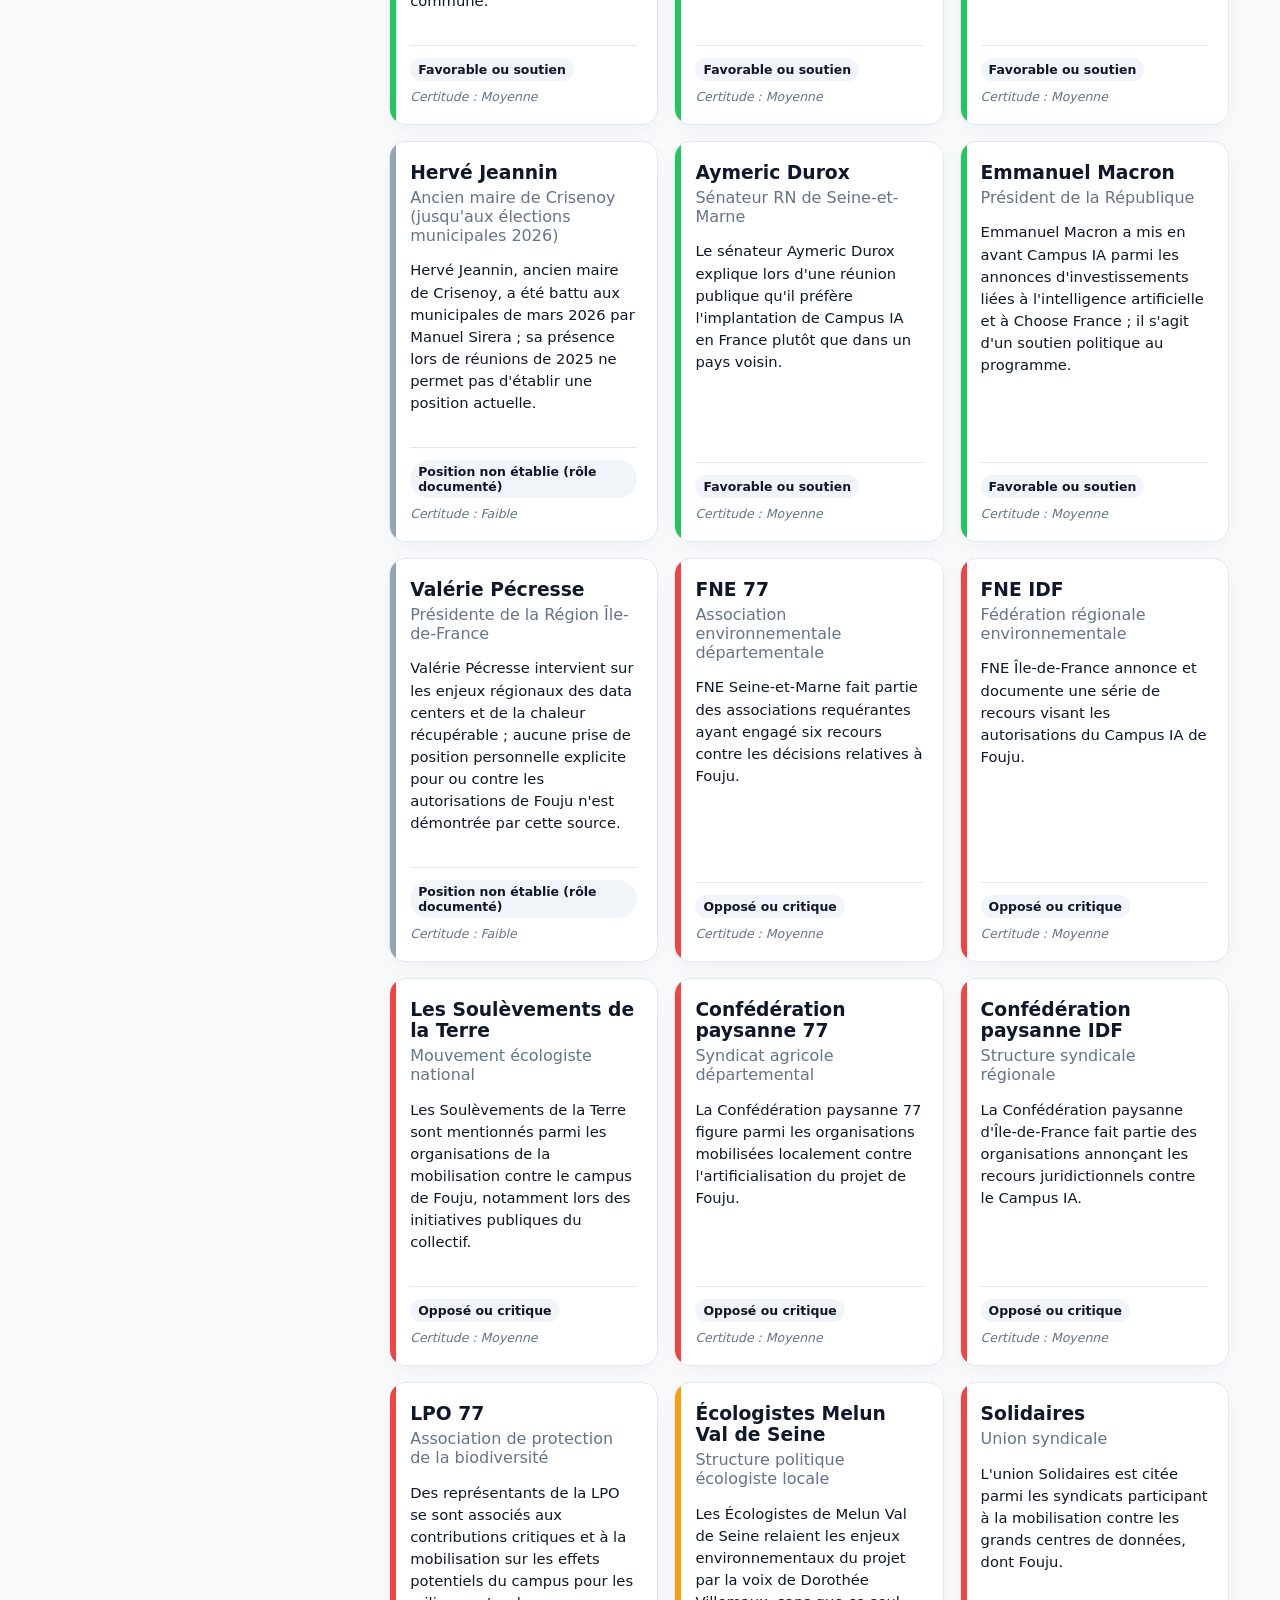
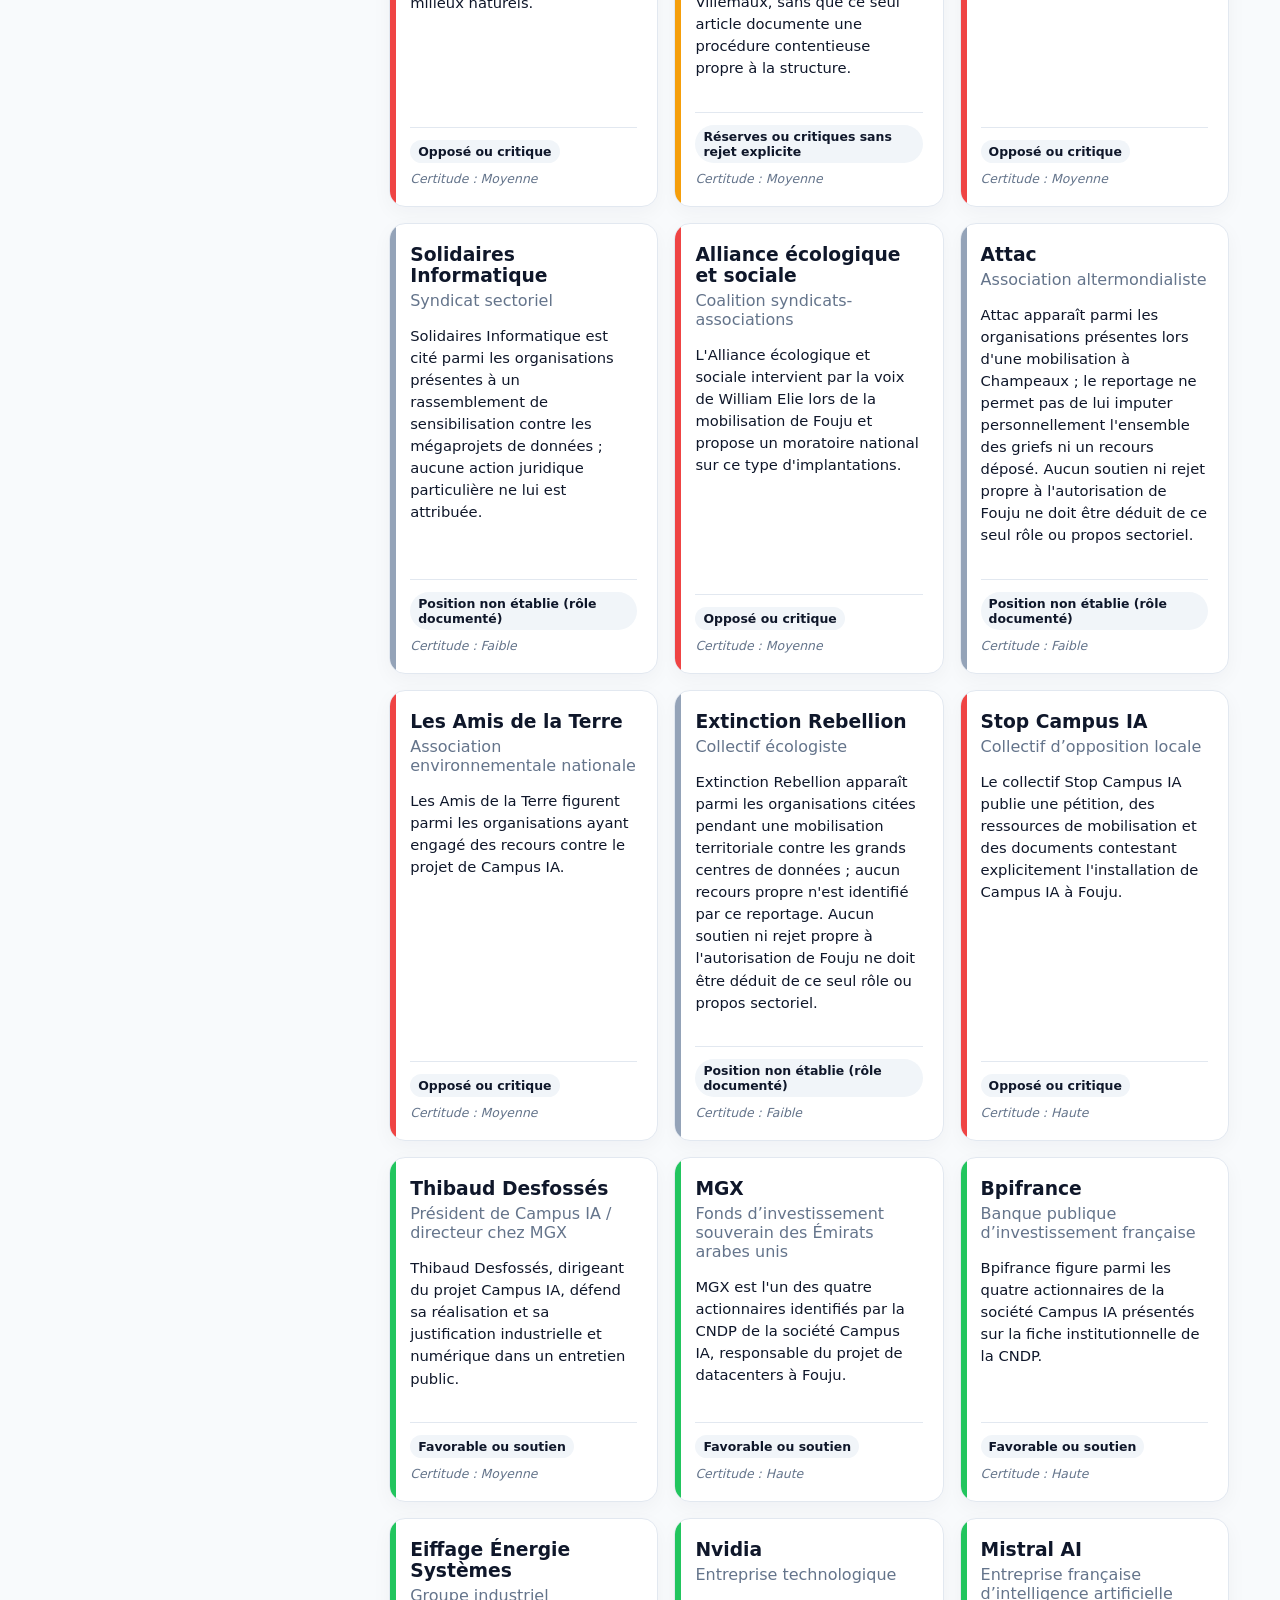
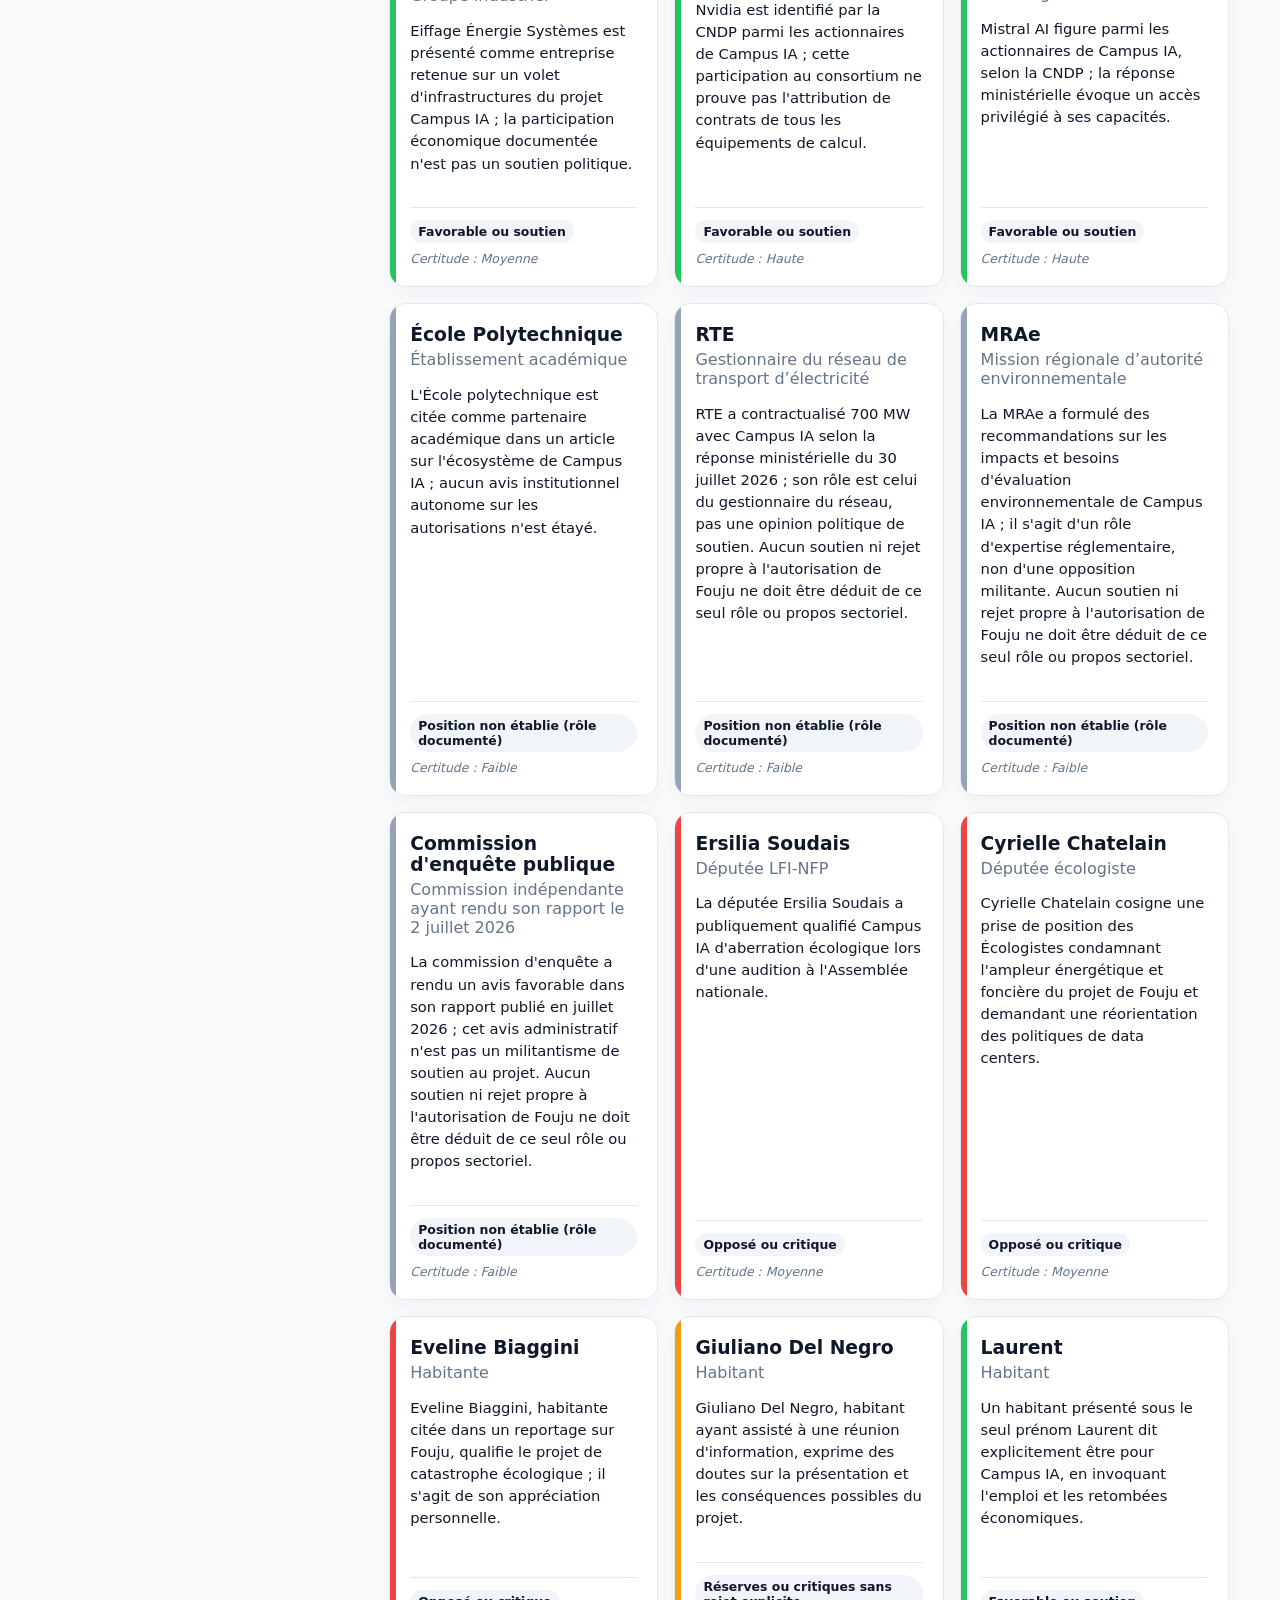
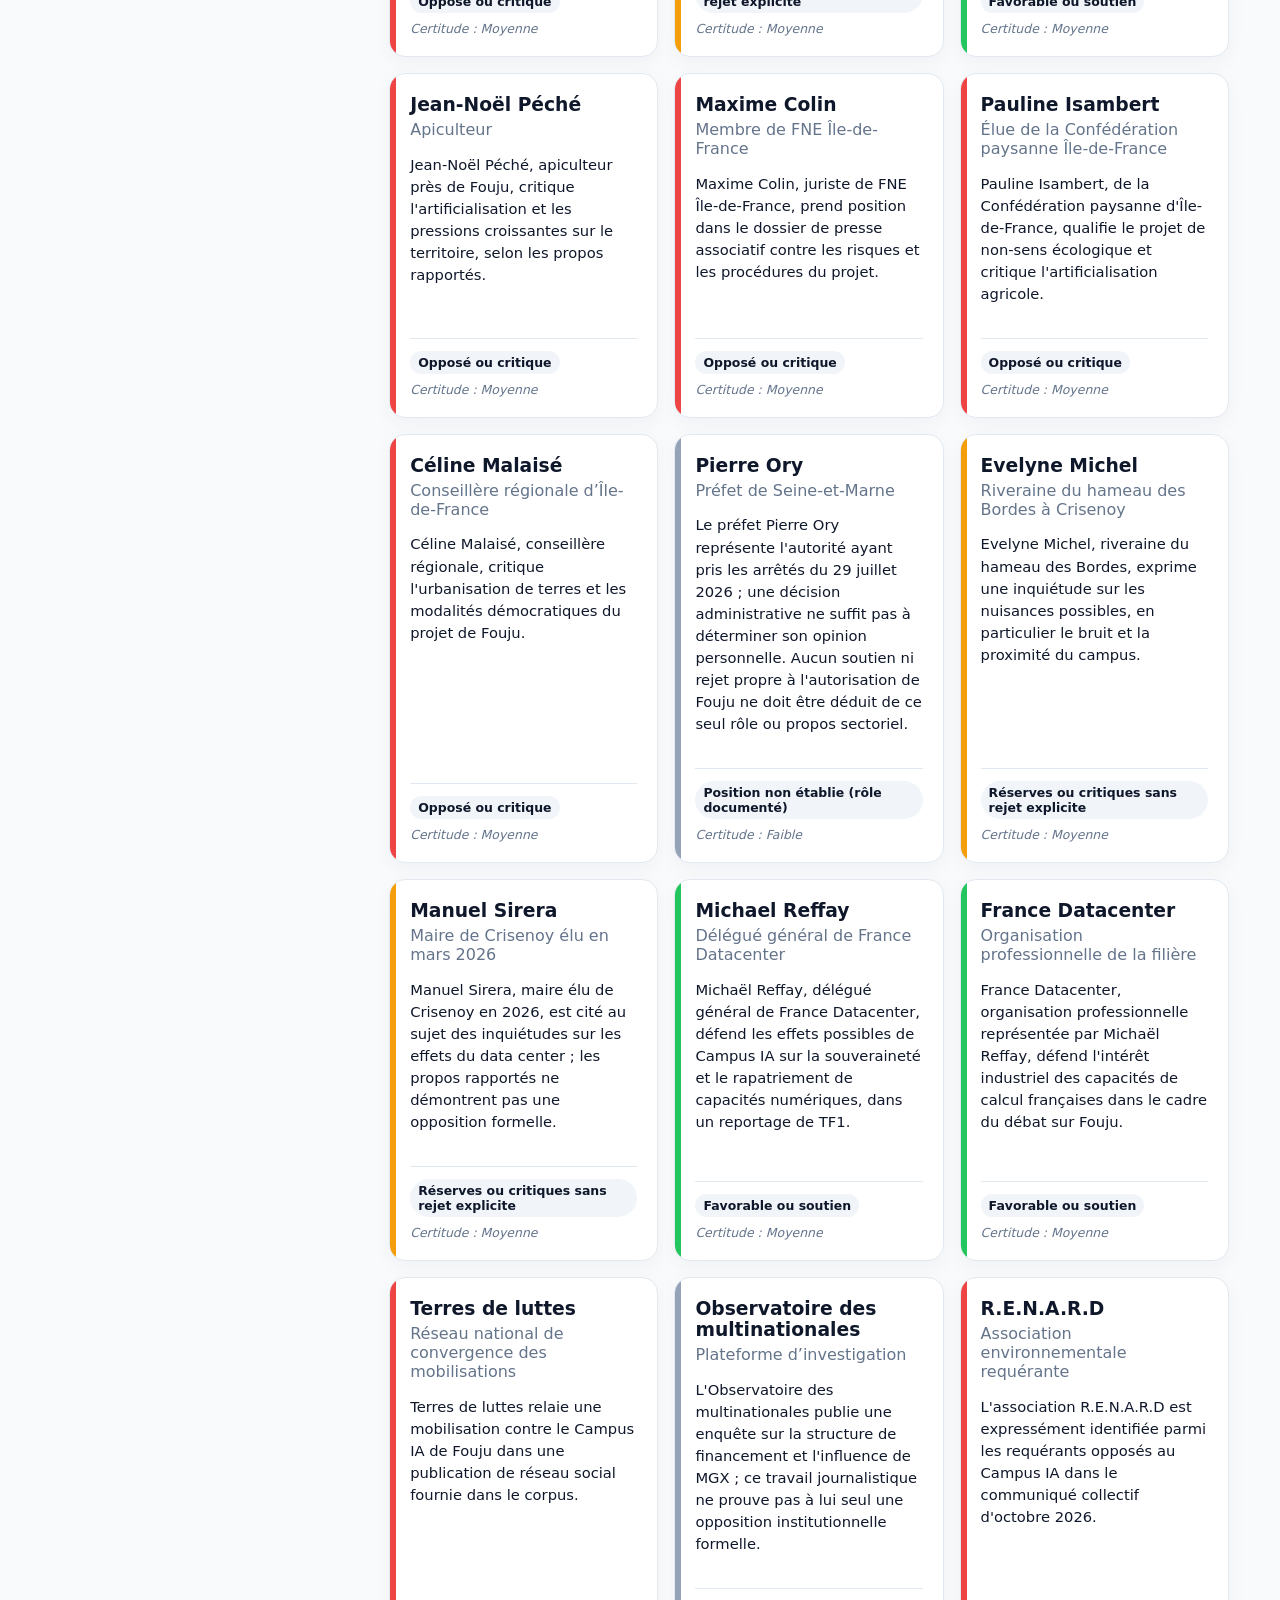
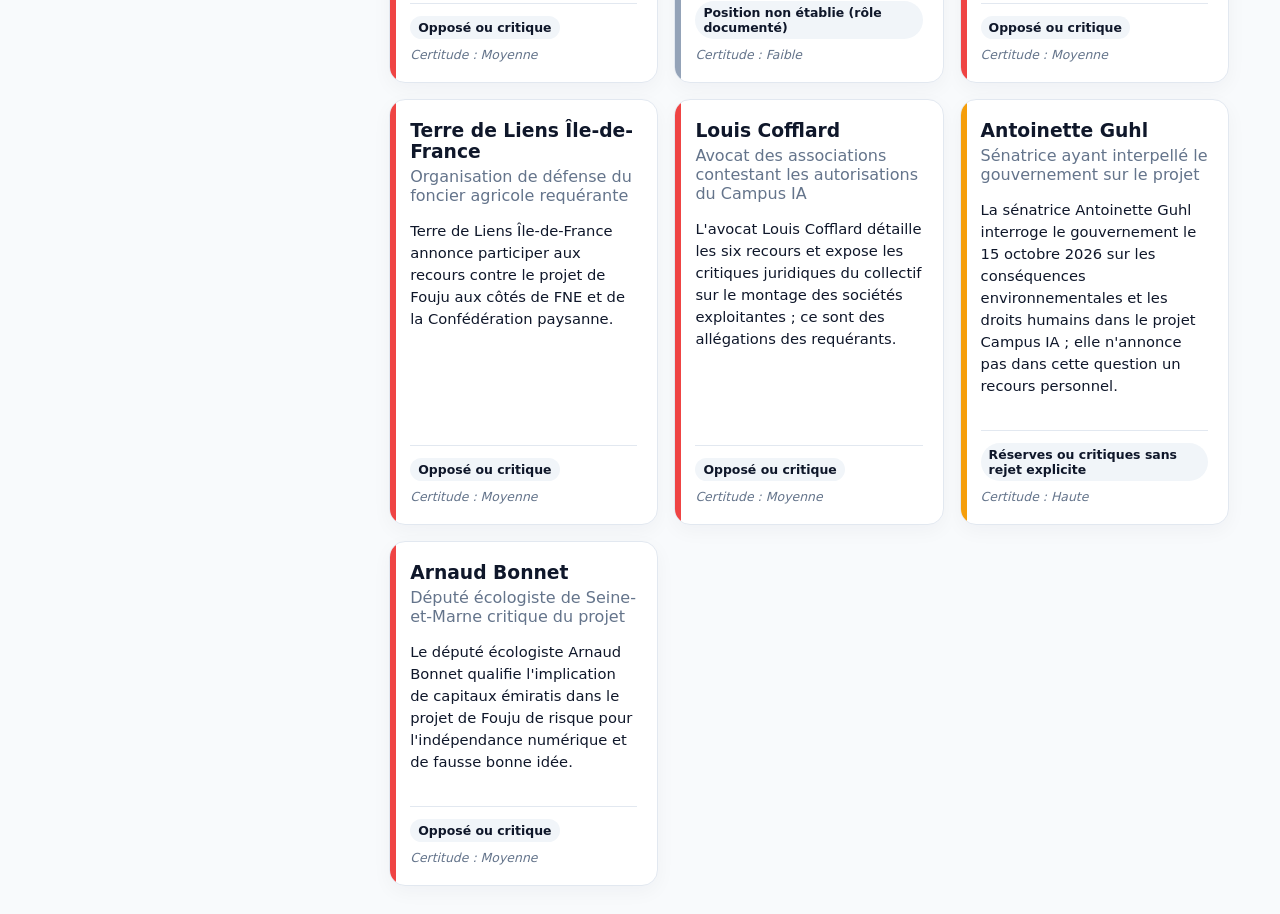
==== commit 6e5f6f9f: "Fouju: add comprehensive source-dated actor evolution across 70 existing entries" ====
--- a/apps/cards/index.html
+++ b/apps/cards/index.html
@@ -1,8 +1,9 @@
-<!doctype html><html lang="fr"><head><meta charset="utf-8"><meta name="viewport" content="width=device-width,initial-scale=1"><title>Vue en cartes — Fouju</title><link rel="stylesheet" href="../../assets/css/cards.css"></head><body>
+<!doctype html><html lang="fr"><head><meta charset="utf-8"><meta name="viewport" content="width=device-width,initial-scale=1"><title>Vue en cartes — Fouju</title><link rel="stylesheet" href="../../assets/css/cards.css?v=20261108"><link rel="stylesheet" href="../../assets/css/evolution.css?v=20261108"></head><body>
 <header><a href="../../">← Accueil</a><div><h1 id="title"></h1><p id="subtitle"></p></div><a class="switch" href="../network/">Vue réseau</a></header>
-<nav class="tabs" aria-label="Navigation de la cartographie"><button class="tab active" data-tab="carto" aria-selected="true">Cartographie des acteurs</button><button class="tab" data-tab="griefs" aria-selected="false">Synthèse des oppositions</button><button class="tab" data-tab="watch" aria-selected="false">Points de vigilance &amp; sources</button><button class="tab" data-tab="timeline" aria-selected="false">Chronologie</button></nav>
+<nav class="tabs" aria-label="Navigation de la cartographie"><button class="tab active" data-tab="carto" aria-selected="true">Cartographie des acteurs</button><button class="tab" data-tab="griefs" aria-selected="false">Synthèse des oppositions</button><button class="tab" data-tab="watch" aria-selected="false">Points de vigilance &amp; sources</button><button class="tab" data-tab="evolution" aria-selected="false">Évolution des acteurs</button><button class="tab" data-tab="timeline" aria-selected="false">Chronologie</button></nav>
 <section class="tab-pane active" id="tab-carto"><main class="layout"><aside><label>Rechercher<input id="search" type="search" placeholder="Nom, rôle, position, preuve"></label><section><h2>Catégories</h2><div id="categories"></div></section><section><h2>Positions</h2><div id="stances"></div></section><button id="reset">Réinitialiser</button><p class="data-notice" id="notice"></p></aside><section><p id="count"></p><div id="grid" class="grid"></div></section></main></section>
 <section class="tab-pane" id="tab-griefs"><main class="summary-wrap"><div id="griefGrid" class="griefGrid"></div></main></section>
 <section class="tab-pane" id="tab-watch"><main class="summary-wrap"><article class="listCard"><h2>🔍 Points de vigilance majeurs</h2><ul id="vigilance"></ul></article><article class="listCard"><h2>📰 Médias et sources répertoriés</h2><ul id="sources"></ul></article></main></section>
+<section class="tab-pane" id="tab-evolution"><main class="summary-wrap"><div id="evolution-root"></div></main></section>
 <section class="tab-pane" id="tab-timeline"><main class="summary-wrap"><div class="griefGrid" id="timelineGrid"></div><article class="listCard"><h2>Repères techniques et état d'avancement</h2><div id="factGrid" class="griefGrid"></div></article></main></section>
-<dialog id="dialog"><button class="close" aria-label="Fermer">×</button><div id="detail"></div></dialog><script type="module" src="../../assets/js/cards.js"></script></body></html>
+<dialog id="dialog"><button class="close" aria-label="Fermer">×</button><div id="detail"></div></dialog><script type="module" src="../../assets/js/cards.js?v=20261108"></script></body></html>
--- a/assets/css/evolution.css
+++ b/assets/css/evolution.css
@@ -0,0 +1,54 @@
+/* Styles isolés de l'onglet Évolution */
+.evolution-app { display: grid; gap: 22px; }
+.evolution-top { display: flex; align-items: center; justify-content: space-between; gap: 20px; flex-wrap: wrap; }
+.evolution-top h2 { margin: 0 0 4px; font-size: 1.55rem; }
+.evolution-top p { margin: 0; color: var(--muted, #64748b); }
+.evolution-modes { display: flex; gap: 5px; padding: 5px; border-radius: 12px; background: #e2e8f0; }
+.evolution-modes button { border: 0; padding: 10px 16px; border-radius: 9px; cursor: pointer; background: transparent; color: #475569; font-weight: 700; }
+.evolution-modes button.is-active { background: #fff; color: #1d4ed8; box-shadow: 0 2px 5px #0f172a16; }
+.evolution-metrics { display: grid; grid-template-columns: repeat(3, minmax(0, 1fr)); gap: 12px; }
+.evolution-metric, .evolution-panel { background: #fff; border: 1px solid var(--border, #e2e8f0); border-radius: 12px; box-shadow: var(--shadow, 0 3px 8px #0f172a0a); }
+.evolution-metric { padding: 18px; display: grid; gap: 5px; }
+.evolution-metric span { font-size: .85rem; color: var(--muted, #64748b); }
+.evolution-metric strong { font-size: 2rem; font-variant-numeric: tabular-nums; }
+.evolution-panel { padding: 24px; min-width: 0; }
+.evolution-section-title { display: flex; justify-content: space-between; align-items: center; gap: 18px; flex-wrap: wrap; margin-bottom: 18px; }
+.evolution-section-title h3 { margin: 0; font-size: 1.1rem; }
+.evolution-section-title label { display: flex; align-items: center; gap: 8px; color: #475569; font-size: .85rem; font-weight: 600; }
+.evolution-section-title select, .evolution-section-title input { padding: 9px 12px; border: 1px solid #cbd5e1; border-radius: 9px; background: #fff; color: #0f172a; font: inherit; min-width: 160px; }
+.evolution-chart { width: 100%; overflow-x: auto; }
+.evolution-chart svg { display: block; height: auto; max-height: 400px; }
+.evolution-legend { display: flex; flex-wrap: wrap; gap: 9px; margin-top: 16px; }
+.evolution-legend-button { display: inline-flex; align-items: center; gap: 7px; border: 1px solid #cbd5e1; border-radius: 999px; padding: 6px 10px; background: #fff; color: #64748b; font-size: .82rem; cursor: pointer; opacity: .5; }
+.evolution-legend-button.is-on { opacity: 1; color: #0f172a; }
+.evolution-swatch { display: inline-block; flex-shrink: 0; width: 12px; height: 12px; border-radius: 3px; }
+.evolution-hint { font-size: .83rem; color: var(--muted, #64748b); }
+.evolution-roster { display: grid; gap: 9px; }
+.evolution-person { display: flex; align-items: flex-start; gap: 12px; padding: 12px; border-radius: 9px; border: 1px solid #e2e8f0; }
+.evolution-person .evolution-swatch { margin-top: 5px; }
+.evolution-person strong { display: block; font-size: .92rem; }
+.evolution-person small { display: block; color: #64748b; margin-top: 3px; line-height: 1.45; }
+.evolution-warning { color: #92400e; font-size: .85rem; }
+.evolution-empty h2 { margin-top: 0; }
+@media (max-width: 650px) {
+  .evolution-metrics { grid-template-columns: 1fr; }
+  .evolution-panel { padding: 15px; } 
+  .evolution-section-title { align-items: stretch; flex-direction: column; }
+  .evolution-section-title input { width: 100%; }
+}
+
+/* Ajustements Bosquel : isolation des contrôles du graphique et traçabilité. */
+#tab-evolution .evolution-wrap{max-width:1400px}
+#tab-evolution .evolution-method{font-size:.82rem;line-height:1.45;margin-top:8px;max-width:880px;color:#64748b}
+#tab-evolution .evolution-sources a{color:#1d4ed8;text-decoration:underline;text-underline-offset:2px}
+#tab-evolution .evolution-person>div{min-width:0}
+#tab-evolution .evolution-section-title input{width:auto;margin-top:0;border:1px solid #cbd5e1}
+#tab-evolution .evolution-section-title select{margin-top:0;width:auto}
+#tab-evolution .evolution-person small{overflow-wrap:anywhere}
+
+/* Ajustements Fouju. */
+#tab-evolution .evolution-method { font-size:.85rem;line-height:1.5;margin-top:10px;max-width:900px }
+#tab-evolution .evolution-sources a {color:#2563eb;text-decoration:underline;text-underline-offset:2px}
+#tab-evolution .evolution-person small {overflow-wrap:anywhere}
+#tab-evolution .evolution-section-title input {width:auto;margin-top:0;border:1px solid #cbd5e1}
+#tab-evolution .evolution-section-title select {margin-top:0;width:auto}
